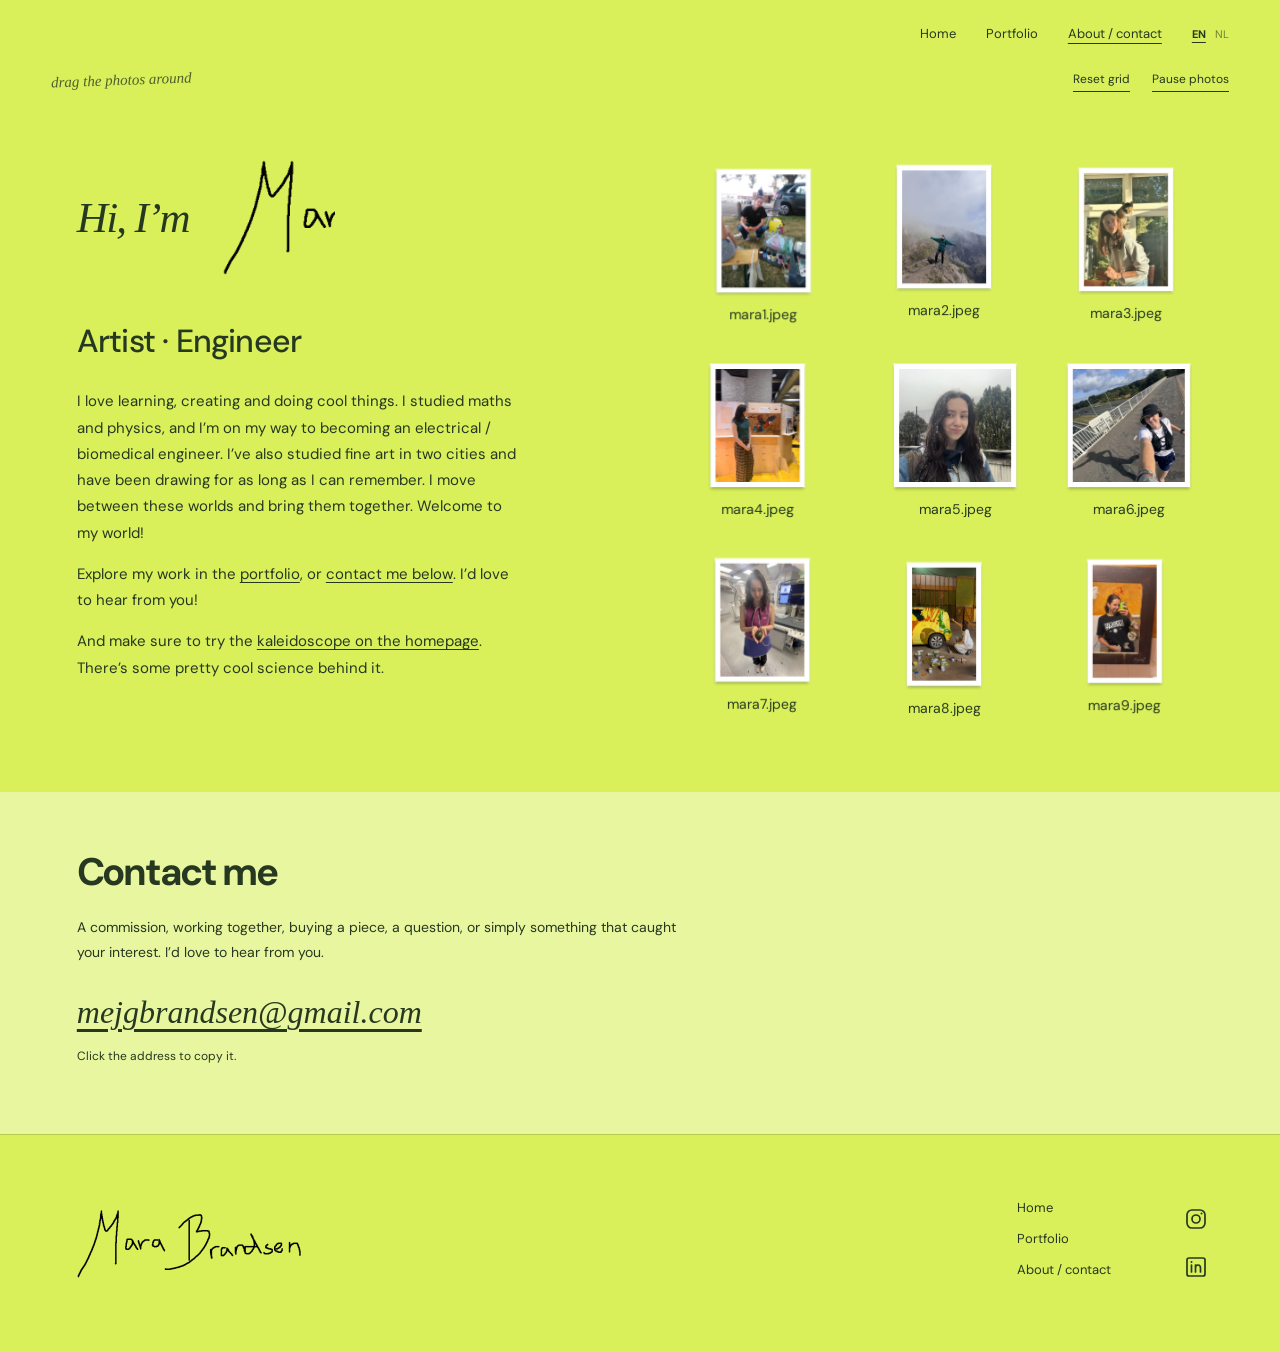
==== public/about.html @ a80a4a18 "Expand portfolio with new artwork collection" ====
<!doctype html><html lang="en"><head><meta charset="utf-8"><meta name="viewport" content="width=device-width,initial-scale=1"><meta name="description" content="Mara Brandsen, painting, illustration, science and engineering. Get in touch for commissions and collaborations."><title>About / contact — Mara Brandsen</title><link rel="icon" href="assets/favicon.svg"><link rel="stylesheet" href="styles/fonts.css"><link rel="stylesheet" href="styles/kaleido.css?v=9"><link rel="stylesheet" href="styles/about.css?v=8"><script src="scripts/about.js?v=7" defer></script><script src="scripts/language.js?v=2"></script></head><body class="about-page"><a class="about-skip" href="#main">Skip to content</a>
<header><nav aria-label="Main navigation"><a href="index.html">Home</a><a href="index.html#work">Portfolio</a><a href="about.html" aria-current="page">About / contact</a></nav></header><div class="wander-tools"><span class="wander-hint">drag the photos around</span><button id="reset-grid" type="button">Reset grid</button><button id="wander-toggle" type="button" aria-pressed="true">Pause photos</button></div>
<main id="main"><section class="about-intro"><div class="about-words"><h1>Hi, I’m<span class="written-first"><img src="assets/name-writing.png" alt="Mara" width="1000" height="428"></span></h1><p class="about-lead">Artist · Engineer</p><div class="about-copy"><p>I love learning, creating and doing cool things. I studied maths and physics, and I’m on my way to becoming an electrical / biomedical engineer. I’ve also studied fine art in two cities and have been drawing for as long as I can remember. I move between these worlds and bring them together. Welcome to my world!</p><p>Explore my work in the <a href="index.html#work">portfolio</a>, or <a href="#contact">contact me below</a>. I’d love to hear from you!</p><p>And make sure to try the <a href="index.html">kaleidoscope on the homepage</a>. There’s some pretty cool science behind it.</p></div></div><div class="about-art"><div class="sticker-grid-origin" aria-hidden="true"></div></div></section>
<section class="about-contact" id="contact" aria-labelledby="contact-title"><div class="contact-words"><h2 id="contact-title">Contact me</h2><p>A commission, working together, buying a piece, a question, or simply something that caught your interest. I’d love to hear from you.</p><div class="about-email"><button id="copy-email" type="button" title="Click to copy email address">mejgbrandsen@gmail.com</button><p id="contact-feedback" role="status">Click the address to copy it.</p></div></div></section></main><footer class="new-footer"><a class="footer-name" href="index.html" aria-label="Mara Brandsen home"><img src="assets/name-writing.png" alt="Mara Brandsen" width="1000" height="428"></a><div class="footer-links"><nav aria-label="Footer navigation"><a href="index.html">Home</a><a href="index.html#work">Portfolio</a><a href="about.html">About / contact</a></nav><div class="socials" aria-label="Social links"><a href="https://www.instagram.com/marabrandsen_/" target="_blank" rel="noopener noreferrer" aria-label="Instagram" title="Instagram"><svg viewBox="0 0 24 24" aria-hidden="true"><rect x="3" y="3" width="18" height="18" rx="5"/><circle cx="12" cy="12" r="4"/><circle cx="17.5" cy="6.5" r="1" fill="currentColor" stroke="none"/></svg></a><a href="https://www.linkedin.com/in/mara-brandsen-b2537720b/" target="_blank" rel="noopener noreferrer" aria-label="LinkedIn" title="LinkedIn"><svg viewBox="0 0 24 24" aria-hidden="true"><rect x="3" y="3" width="18" height="18" rx="2"/><path d="M7.5 10v7M11.5 17v-7m0 3c0-4 5-4 5 0v4"/><circle cx="7.5" cy="7" r="1" fill="currentColor" stroke="none"/></svg></a></div></div></footer><div class="wander-layer" aria-label="Movable photos of Mara"><button class="wander-sticker photo-file" type="button" aria-label="Move mara1.jpeg with arrow keys or drag"><span class="photo-frame"><img src="assets/mara1.webp" alt="" draggable="false"></span><span class="photo-filename">mara1.jpeg</span></button><button class="wander-sticker photo-file" type="button" aria-label="Move mara2.jpeg with arrow keys or drag"><span class="photo-frame"><img src="assets/mara2.webp" alt="" draggable="false"></span><span class="photo-filename">mara2.jpeg</span></button><button class="wander-sticker photo-file" type="button" aria-label="Move mara3.jpeg with arrow keys or drag"><span class="photo-frame"><img src="assets/mara3.webp" alt="" draggable="false"></span><span class="photo-filename">mara3.jpeg</span></button><button class="wander-sticker photo-file" type="button" aria-label="Move mara4.jpeg with arrow keys or drag"><span class="photo-frame"><img src="assets/mara4.webp" alt="" draggable="false"></span><span class="photo-filename">mara4.jpeg</span></button><button class="wander-sticker photo-file" type="button" aria-label="Move mara5.jpeg with arrow keys or drag"><span class="photo-frame"><img src="assets/mara5.webp" alt="" draggable="false"></span><span class="photo-filename">mara5.jpeg</span></button><button class="wander-sticker photo-file" type="button" aria-label="Move mara6.jpeg with arrow keys or drag"><span class="photo-frame"><img src="assets/mara6.webp" alt="" draggable="false"></span><span class="photo-filename">mara6.jpeg</span></button><button class="wander-sticker photo-file" type="button" aria-label="Move mara7.jpeg with arrow keys or drag"><span class="photo-frame"><img src="assets/mara7.webp" alt="" draggable="false"></span><span class="photo-filename">mara7.jpeg</span></button><button class="wander-sticker photo-file" type="button" aria-label="Move mara8.jpeg with arrow keys or drag"><span class="photo-frame"><img src="assets/mara8.webp" alt="" draggable="false"></span><span class="photo-filename">mara8.jpeg</span></button><button class="wander-sticker photo-file" type="button" aria-label="Move mara9.jpeg with arrow keys or drag"><span class="photo-frame"><img src="assets/mara9.webp" alt="" draggable="false"></span><span class="photo-filename">mara9.jpeg</span></button></div></body></html>
---- public/styles/fonts.css ----
@font-face {
  font-family: 'Barlow Condensed';
  font-style: normal;
  font-weight: 700;
  font-display: swap;
  src: url(../assets/font-0.ttf) format('truetype');
}
@font-face {
  font-family: 'Barlow Condensed';
  font-style: normal;
  font-weight: 800;
  font-display: swap;
  src: url(../assets/font-1.ttf) format('truetype');
}
@font-face {
  font-family: 'Barlow Condensed';
  font-style: normal;
  font-weight: 900;
  font-display: swap;
  src: url(../assets/font-2.ttf) format('truetype');
}
@font-face {
  font-family: 'Caveat';
  font-style: normal;
  font-weight: 600;
  font-display: swap;
  src: url(../assets/font-3.ttf) format('truetype');
}
@font-face {
  font-family: 'DM Sans';
  font-style: normal;
  font-weight: 400;
  font-display: swap;
  src: url(../assets/font-4.ttf) format('truetype');
}
@font-face {
  font-family: 'DM Sans';
  font-style: normal;
  font-weight: 500;
  font-display: swap;
  src: url(../assets/font-5.ttf) format('truetype');
}
@font-face {
  font-family: 'DM Sans';
  font-style: normal;
  font-weight: 600;
  font-display: swap;
  src: url(../assets/font-6.ttf) format('truetype');
}
@font-face {
  font-family: 'DM Sans';
  font-style: normal;
  font-weight: 700;
  font-display: swap;
  src: url(../assets/font-7.ttf) format('truetype');
}
---- public/styles/kaleido.css ----
*{box-sizing:border-box}html{scroll-behavior:smooth}body{--paper:#eb627c;--ink:#34214b;--accent:#ebe842;margin:0;background:var(--paper);color:var(--ink);font:14px 'DM Sans',sans-serif;transition:background .8s,color .8s}a{color:inherit}button,input{font:inherit}button{cursor:pointer;color:inherit}header{position:absolute;top:0;width:100%;z-index:3;display:flex;justify-content:space-between;padding:25px 4%;align-items:center}.initial{font:800 25px 'Barlow Condensed',sans-serif;text-decoration:none}nav{display:flex;gap:30px}nav a{text-decoration:none;font-size:13px}nav a:hover{text-decoration:underline}.hero{position:relative;min-height:700px;height:100svh;overflow:hidden}.identity{position:absolute;left:5%;top:40%;z-index:2;width:40%}.identity p{font-size:9px;letter-spacing:.14em;margin:0 0 25px}h1{font:800 clamp(70px,10vw,170px)/.76 'Barlow Condensed',sans-serif;letter-spacing:-.045em;margin:0}h1 em{display:block;font:italic .7em/1 Georgia,serif;letter-spacing:-.075em;margin-top:12px}.work-link{display:inline-block;margin-top:35px;font:italic 20px Georgia,serif;text-decoration:none;border-bottom:1px solid;padding-bottom:6px}.scope{position:absolute;width:65%;right:-2%;top:8%;height:86%;}#scope{width:100%;height:100%;display:block}.scope>a{position:absolute;bottom:3%;left:42%;font-size:11px;text-underline-offset:4px}.instrument{position:absolute;right:4%;bottom:6%;width:140px;z-index:3;text-align:center}.chrome{width:83px;height:83px;border:3px solid #333;border-radius:50%;background:conic-gradient(#ededed,#777,#eee,#777,#fff,#777,#eee);box-shadow:inset 0 0 0 5px #bdbdbd,inset 0 0 0 7px #444,3px 5px 0 #34214b;position:relative;color:#242424}.chrome:active{transform:translateY(3px);box-shadow:inset 0 0 0 5px #bdbdbd,inset 0 0 0 7px #444,1px 2px 0 #34214b}.chrome span{font-size:30px}.change-label{display:block;font:italic 14px Georgia,serif;margin:10px 0 15px}.sliders{background:#e8e4d4;color:#272333;padding:10px 12px;border:1px solid #272333;box-shadow:3px 3px 0 #34214b}.sliders label{display:block;text-align:left;font-size:10px;margin-bottom:7px}.sliders input{display:block;width:100%;accent-color:#734280;height:16px}#motion{border:0;background:transparent;margin-top:10px;font-size:10px;text-decoration:underline;text-underline-offset:3px}.portfolio{background:#f7f3e9;color:#292332;padding:40px 4% 70px;scroll-margin-top:0}.gallery-toolbar{display:flex;gap:30px;align-items:center;justify-content:space-between;margin-bottom:35px}h2{font:italic 40px Georgia,serif;letter-spacing:-.05em;margin:0}h2 span{margin-left:15px}.sorts{display:flex;gap:20px;flex-wrap:wrap}.sorts button{border:0;background:none;padding:8px 0;font-size:13px;border-bottom:1px solid transparent}.sorts [aria-pressed=true]{border-color:currentColor}.size{font-size:10px;display:flex;align-items:center;gap:10px}.size input{width:90px;accent-color:#734280}.gallery{display:grid;grid-template-columns:repeat(var(--cols,3),minmax(0,1fr));gap:28px 22px}.art-card{margin:0;min-width:0}.art-card button{padding:0;border:0;width:100%;height:clamp(150px,calc(75vw / var(--cols,3)),380px);background:none;display:block}.art-card img{display:block;width:100%;height:100%;object-fit:contain}.art-card figcaption{display:none}.art-card button:hover img{filter:brightness(.95)}footer{display:flex;justify-content:space-between;padding:30px 4%;gap:20px;font-size:12px}dialog{border:0;background:#f7f3eb;color:#272333;padding:40px;width:min(1000px,94vw);max-height:94svh}dialog::backdrop{background:#201339d9}.viewer-layout{display:grid;grid-template-columns:1fr 190px;align-items:center;gap:25px}#viewer-image{width:100%;height:auto;max-height:78svh;object-fit:contain}.viewer-close{position:absolute;right:10px;top:8px;border:0;background:none;font-size:30px}.viewer-details h2{font:italic 28px Georgia,serif}.viewer-nav{display:flex;gap:10px;margin-top:20px}.viewer-nav button{padding:10px 20px;background:transparent;border:1px solid}.eyebrow{font-size:10px}.modal-open{overflow:hidden}.sr-only{position:absolute;width:1px;height:1px;overflow:hidden;clip-path:inset(50%)}:focus-visible{outline:3px solid #734280;outline-offset:5px}
@media(max-width:700px){header{padding:20px 5%}nav{gap:20px}.hero{min-height:780px;height:100svh}.identity{top:15%;left:6%;width:80%}.identity p{font-size:8px;margin-bottom:17px}h1{font-size:90px}.work-link{margin-top:18px;font-size:17px}.scope{width:110%;right:-15%;top:36%;height:60%}.scope>a{bottom:1%;left:29%}.instrument{right:auto;left:6%;bottom:7%;width:110px}.chrome{width:62px;height:62px}.sliders{padding:8px}.change-label{font-size:12px;margin:8px 0}.gallery-toolbar{flex-wrap:wrap;gap:18px}h2{font-size:32px}.sorts{order:3;width:100%;gap:20px}.gallery{gap:22px 12px;grid-template-columns:repeat(var(--mobile-cols,2),minmax(0,1fr))}.art-card button{height:calc(90vw / var(--mobile-cols,2) * 1.2)}.size input{width:70px}.viewer-layout{grid-template-columns:1fr}#viewer-image{max-height:58svh}.viewer-details h2{font-size:24px}footer{flex-wrap:wrap}.portfolio{padding-top:30px}}
@media(prefers-reduced-motion:reduce){html{scroll-behavior:auto}body{transition:none}}

/* Second visual study: bold cut lettering, soft controls, denser artwork. */
.initial svg{width:40px;height:40px;display:block}.identity{left:5%;top:36%;width:40%}h1{font-family:'DM Sans',Arial,sans-serif;font-weight:700;line-height:.9;letter-spacing:-.08em;font-size:clamp(80px,11vw,175px)}.mara{display:inline-block;background:#ffb8d5;color:#f33a17;padding:0 .12em .07em;transform:rotate(-7deg);-webkit-text-stroke:2px #f33a17;box-shadow:7px 7px 0 #ffb8d5}h1 em{font-family:Palatino,'Palatino Linotype','Book Antiqua',serif;font-weight:700;font-size:.49em;letter-spacing:-.08em;transform:rotate(-5deg);margin-top:5px;position:relative;left:.08em}.work-link{font-family:Palatino,'Palatino Linotype','Book Antiqua',serif;font-weight:700;font-size:26px;margin-top:34px}.hello-links{display:flex;flex-direction:column;align-items:flex-start;gap:10px;margin-top:22px}.hello-links a{font-size:13px;text-decoration:none}.hello-links a:hover{text-decoration:underline}.scope{right:-1%;width:63%}.instrument{width:180px;right:3%;bottom:6%}.chrome{width:64px;height:64px;background:#ffc5d9;border:1px solid currentColor;border-radius:20px;box-shadow:3px 4px 0 var(--ink);color:var(--ink);transform:rotate(8deg)}.chrome:hover{transform:rotate(-5deg)}.chrome:active{transform:translateY(2px);box-shadow:1px 2px 0 var(--ink)}.change-label{font:700 14px 'DM Sans',sans-serif;letter-spacing:-.02em}.sliders{background:transparent;border:0;box-shadow:none;padding:8px 5px}.sliders label{font-size:10px;margin-bottom:16px}.sliders input{-webkit-appearance:none;appearance:none;height:11px;border-radius:20px;margin:9px 0 0;background:linear-gradient(90deg,#fa95c3,#9056bc);box-shadow:inset 0 2px 4px #38204f30}.sliders label:nth-child(2) input{background:linear-gradient(90deg,#f3da6d,#43bdba)}.sliders label:nth-child(3) input{background:linear-gradient(90deg,#ffad7e,#f34080)}.sliders input::-webkit-slider-thumb{-webkit-appearance:none;width:20px;height:20px;border-radius:50%;background:#fff9ef;border:0;box-shadow:0 2px 5px #39274740,0 0 0 4px #ffffff22}.sliders input::-moz-range-thumb{width:20px;height:20px;border-radius:50%;background:#fff9ef;border:0;box-shadow:0 2px 5px #39274740,0 0 0 4px #ffffff22}#original{z-index:4;bottom:3%;left:38%;padding:12px;white-space:nowrap}#original-preview{position:absolute;width:135px;height:160px;object-fit:contain;background:#fff5e9;padding:5px;bottom:100%;left:50%;transform:translateX(-50%) rotate(-4deg);box-shadow:3px 8px 20px #39274740;opacity:0;visibility:hidden;transition:opacity .15s}#original:hover img,#original:focus-visible img{opacity:1;visibility:visible}.portfolio{padding:25px 2% 45px}.gallery-toolbar{margin-bottom:22px;gap:20px}.gallery{gap:10px;--cols:4}.art-card button{height:auto;aspect-ratio:4/5}.art-card img{height:100%;width:100%;object-fit:cover}.art-card.located{outline:4px solid #ab3976;outline-offset:3px}h2,.viewer-details h2{font-family:Palatino,'Palatino Linotype','Book Antiqua',serif}.gallery-toolbar h2{font-size:35px}
@media(max-width:700px){.identity{top:14%;left:6%;width:85%}h1{font-size:86px}.work-link{font-size:21px;margin-top:20px}.hello-links{flex-direction:row;gap:17px;margin-top:15px}.hello-links a{font-size:11px}.scope{width:103%;right:-18%;top:42%;height:53%}.instrument{left:5%;right:auto;bottom:5%;width:116px}.chrome{width:50px;height:50px;border-radius:16px}.sliders label{margin-bottom:12px}.change-label{font-size:12px}.portfolio{padding:24px 3% 35px}.gallery{gap:8px}.art-card button{height:auto;aspect-ratio:4/5}#original{left:27%;bottom:0;font-size:10px}#original-preview{width:105px;height:130px}.hero{min-height:860px}.initial svg{width:30px;height:30px}}

/* Artwork palette follows the entire page. */
body{--art-0:#764480;--art-1:#b177b4;--art-2:#e6b7d0}.portfolio{background:color-mix(in srgb,var(--paper) 24%,#fff9ed);color:var(--ink);transition:background .8s,color .8s}footer{background:var(--paper);color:var(--ink)}.mara{background:color-mix(in srgb,var(--paper) 40%,white);color:var(--ink);-webkit-text-stroke-color:var(--ink);box-shadow:7px 7px 0 color-mix(in srgb,var(--paper) 40%,white)}.chrome{background:color-mix(in srgb,var(--paper) 40%,white)}.sliders label input,.sliders label:nth-child(2) input,.sliders label:nth-child(3) input{background:linear-gradient(90deg,var(--art-0),var(--art-1));height:7px}.sliders label:nth-child(2) input{background:linear-gradient(90deg,var(--art-1),var(--art-2))}.sliders label:nth-child(3) input{background:linear-gradient(90deg,var(--art-2),var(--art-0))}.sliders input::-webkit-slider-thumb{width:15px;height:15px;box-shadow:0 2px 4px #39274740,0 0 0 3px #ffffff22}.sliders input::-moz-range-thumb{width:15px;height:15px;box-shadow:0 2px 4px #39274740,0 0 0 3px #ffffff22}.instrument{width:142px}.sliders label{margin-bottom:12px}.identity-actions{display:flex;flex-wrap:wrap;gap:12px;margin-top:35px}.identity-actions a{font:500 14px 'DM Sans',sans-serif;text-decoration:none;border:1px solid currentColor;border-radius:24px;padding:12px 20px;background:color-mix(in srgb,var(--paper) 75%,white);text-align:center;min-width:135px}.identity-actions a:hover{background:color-mix(in srgb,var(--paper) 45%,white)}#download{display:block;margin:12px auto 0;border:1px solid currentColor;border-radius:20px;background:color-mix(in srgb,var(--paper) 65%,white);padding:8px 12px;font-size:10px}.size input{accent-color:var(--art-0)}.art-card.located{outline-color:var(--art-0)}dialog{background:color-mix(in srgb,var(--paper) 20%,#fff9ed);color:var(--ink)}:focus-visible{outline-color:var(--ink)}.gallery{--cols:5}
@media(max-width:700px){.instrument{width:112px}.identity-actions{margin-top:24px;gap:10px}.identity-actions a{min-width:0;padding:10px 15px;font-size:12px}}
@media(prefers-reduced-motion:reduce){.portfolio{transition:none}}

.name-animation{position:relative;display:block;width:100%;padding:0;border:0;background:transparent;cursor:pointer}.name-animation img{display:block;width:100%;height:auto}.name-animation canvas{position:absolute;inset:0;width:100%;height:100%;opacity:0}.name-animation.drawing canvas{opacity:1}.name-animation.drawing img{visibility:hidden}#scope{cursor:pointer}.change-text{border:0;border-bottom:1px solid currentColor;background:transparent;font:500 13px 'DM Sans',sans-serif;padding:6px 0;margin-bottom:12px}.change-text:hover{opacity:.7}.gallery-toolbar h2{font:700 35px/1 'DM Sans',Arial,sans-serif;letter-spacing:-.045em}.identity-actions{margin-top:25px}
@media(max-width:700px){.name-animation{max-width:390px}.gallery-toolbar h2{font-size:30px}}

.instrument #original{position:relative;display:block;left:auto;bottom:auto;padding:8px 0;margin:0 0 4px;font-size:11px}.instrument #original-preview{left:auto;right:100%;bottom:0;transform:rotate(-4deg);margin-right:15px}.instrument .change-text{display:block;margin:0 auto 14px}.name-animation{width:91%;transform:translateY(20px)}.gallery img,.gallery .art-card button{border-radius:7px}.new-footer{display:flex;align-items:center;justify-content:space-between;gap:40px;padding:55px 5%}.footer-name{width:250px;max-width:40%}.footer-name img{width:100%;height:auto;display:block}.footer-links{display:flex;gap:65px}.new-footer nav,.new-footer .socials{display:flex;flex-direction:column;gap:14px;align-items:flex-start}.new-footer a{text-decoration:none;font-size:13px}.new-footer a:hover{text-decoration:underline}.socials span{opacity:.55;font-size:13px}
#art-viewer{background:transparent;padding:45px 60px;width:min(1300px,98vw);max-height:98svh;overflow:visible;box-shadow:none;color:#fff}#art-viewer::backdrop{background:#171319ec}.viewer-layout{display:block}.viewer-details{display:contents}.viewer-details h2,.viewer-details p,.viewer-details>a{display:none}#viewer-image{display:block;width:100%;height:auto;max-height:85svh;object-fit:contain;border-radius:7px}.viewer-close{position:absolute;right:5px;top:0;width:44px;height:44px;color:#fff;background:transparent;font:300 35px Arial,sans-serif}.viewer-nav{display:contents}.viewer-nav button{position:absolute;top:50%;transform:translateY(-50%);border:0;background:transparent;color:#fff;width:48px;height:64px;padding:10px;display:grid;place-items:center}.viewer-nav button:first-child{left:0}.viewer-nav button:last-child{right:0}.viewer-nav svg{width:28px;height:28px;fill:none;stroke:currentColor;stroke-width:1.5;stroke-linecap:round;stroke-linejoin:round}.viewer-nav button:hover,.viewer-close:hover{opacity:.65}
@media(max-width:700px){.name-animation{transform:translateY(12px)}.instrument #original-preview{right:auto;left:100%;margin-right:0;margin-left:12px}.new-footer{padding:35px 5%;gap:25px;align-items:start}.footer-name{width:150px;max-width:35%}.footer-links{gap:25px}.new-footer a,.socials span{font-size:11px}.new-footer nav,.new-footer .socials{gap:13px}#art-viewer{padding:40px 30px;width:100vw}.viewer-nav button{width:32px;padding:3px}.viewer-nav svg{width:24px}.viewer-close{right:3px}}

header{justify-content:flex-end}.socials a{display:grid;place-items:center;width:40px;height:40px}.socials svg{width:24px;height:24px;fill:none;stroke:currentColor;stroke-width:1.7;stroke-linecap:round;stroke-linejoin:round}.new-footer .socials{gap:8px}.socials a:hover{opacity:.65}.instrument{width:160px}.instrument #original,.instrument .change-text{font:500 13px/1.3 'DM Sans',Arial,sans-serif;text-decoration:none;border:0;border-bottom:1px solid currentColor;padding:7px 0;margin:0 auto 10px;width:max-content;display:block}.instrument #original:hover,.instrument .change-text:hover{opacity:.75}.sliders label{font-size:13px;font-weight:500;margin-bottom:15px}.instrument #motion{font:500 13px/1.4 'DM Sans',Arial,sans-serif;margin-top:8px}.instrument #download{font:500 13px/1.4 'DM Sans',Arial,sans-serif;padding:8px 12px}.click-hint{position:absolute;top:12%;left:21%;font:italic 17px Palatino,'Book Antiqua',serif;transform:rotate(-12deg);pointer-events:none;background:color-mix(in srgb,var(--paper) 70%,white);padding:6px 12px;border-radius:50%}.gallery-toolbar{justify-content:space-between}
@media(max-width:700px){.instrument{width:130px}.instrument #original,.instrument .change-text,.sliders label,.instrument #motion,.instrument #download{font-size:12px}.click-hint{top:10%;left:26%;font-size:15px}.new-footer .socials{gap:4px}.socials a{width:35px;height:35px}.socials svg{width:22px;height:22px}}

.instrument .click-hint{display:block;position:static;transform:none;background:none;border-radius:0;padding:0;margin:0 0 10px;font:italic 15px Palatino,'Book Antiqua',serif}.scope #scope:focus-visible{outline:2px dashed var(--ink);outline-offset:-10px}

/* Homepage composition follows Mara's layout sketch. */
body:not(.about-page) .hero{min-height:720px;height:100svh}body:not(.about-page) .identity{left:3%;top:auto;bottom:20%;width:39%}.identity .name-animation{width:100%;transform:translateY(48px)}.identity .identity-actions{position:relative;z-index:2;margin-top:-5px;margin-left:4%}.scope{width:57%;height:83%;right:2%;top:7%}.scope .click-hint{position:absolute;top:11%;right:2%;left:auto;padding:5px;font:italic 18px Palatino,'Book Antiqua',serif;background:none;transform:rotate(-8deg)}.instrument{position:absolute;left:46%;right:3%;bottom:2%;width:auto;display:grid;grid-template-columns:max-content max-content 1fr;align-items:end;gap:10px 24px;text-align:left}.instrument #original,.instrument .change-text{margin:0 0 15px;padding:7px 0;font-size:13px}.instrument .sliders{display:grid;grid-template-columns:repeat(3,minmax(0,1fr));gap:25px;padding:0}.instrument .sliders label{margin:0 0 15px;font-size:12px}.instrument #download{position:absolute;right:0;bottom:100px;white-space:nowrap;margin:0}.instrument #motion{grid-column:3;font-size:11px;margin:0;justify-self:end}.instrument #scope-status{position:absolute}
@media(max-width:1050px) and (min-width:701px){.instrument{gap:10px 16px;left:42%}.instrument .sliders{gap:14px}.instrument #original,.instrument .change-text{font-size:11px}.instrument .sliders label{font-size:11px}.identity .identity-actions a{padding:10px 13px;min-width:0}}
@media(max-width:700px){body:not(.about-page) .hero{min-height:880px;height:100svh}body:not(.about-page) .identity{left:6%;top:12%;bottom:auto;width:82%}.identity .name-animation{transform:translateY(20px)}.identity .identity-actions{margin-top:0;margin-left:0}.scope{right:0;top:36%;width:100%;height:48%}.scope .click-hint{right:5%;top:6%;font-size:15px}.instrument{left:6%;right:6%;bottom:3%;display:grid;grid-template-columns:1fr 1fr;gap:13px 22px}.instrument #original,.instrument .change-text{margin:0;font-size:12px;justify-self:start}.instrument .sliders{grid-column:1/-1;grid-row:2;gap:22px}.instrument .sliders label{margin:0;font-size:12px}.instrument #download{position:static;grid-column:1;grid-row:3;font-size:11px;justify-self:start}.instrument #motion{grid-column:2;grid-row:3;align-self:center;font-size:11px}}
/* Bilingual navigation and the optional science read. */
.language-switch{display:inline-flex;gap:9px;align-items:center;font-size:11px}
.language-switch a{font-size:11px;opacity:.6}
.language-switch [aria-current=true]{opacity:1;text-decoration:underline;text-underline-offset:4px;font-weight:700}
.instrument .science-link{grid-column:1/3;grid-row:2;font-size:11px;line-height:1.4;text-underline-offset:3px;align-self:center;width:max-content;max-width:100%}
.instrument #motion{grid-row:2}
.about-copy a{text-underline-offset:3px;text-decoration-thickness:1px}
@media(max-width:700px){header nav{gap:16px;align-items:center}.about-page header nav{gap:13px}.language-switch{gap:7px}.instrument .science-link{grid-column:1/-1;grid-row:4;justify-self:center;font-size:11px}.instrument #motion{grid-row:3}body:not(.about-page) .hero{min-height:930px}.about-copy p{font-size:14px}}
---- public/styles/about.css ----
.about-page{--paper:#e9da52;--ink:#283e56}.about-page header{position:relative;justify-content:flex-end}.about-page [aria-current=page]{text-decoration:underline;text-underline-offset:5px}.about-skip{position:absolute;left:15px;top:-100px;z-index:10;background:var(--paper);padding:10px}.about-skip:focus{top:10px}.about-intro{padding:75px 6% 90px;max-width:1500px;margin:auto;display:grid;grid-template-columns:1fr 1.1fr;gap:9%;align-items:center}.about-words h1{font:700 clamp(70px,8vw,125px)/.86 'DM Sans',Arial,sans-serif;letter-spacing:-.08em;margin:0 0 28px}.about-words h1 span{display:inline-block;transform:rotate(-5deg);background:color-mix(in srgb,var(--paper) 45%,white);padding:0 .12em .08em;margin-top:.1em}.about-lead{font:italic clamp(26px,3vw,42px)/1.1 Palatino,'Book Antiqua',serif;margin:0 0 28px}.about-copy{max-width:440px}.about-copy p{font-size:15px;line-height:1.75;margin:0 0 15px}.about-contact-button{display:inline-block;border:1px solid;border-radius:25px;text-decoration:none;padding:12px 23px;margin-top:16px;font-size:14px}.about-contact-button:hover{background:color-mix(in srgb,var(--paper) 50%,white)}.about-art{position:relative;min-width:0;transform:rotate(4deg);margin-top:20px}.cat-painting{display:block;width:100%;height:auto;border-radius:8px;box-shadow:12px 13px 0 color-mix(in srgb,var(--ink) 15%,transparent)}.about-beetle{position:absolute;width:32%;right:-7%;top:-18%;transform:rotate(-24deg);filter:drop-shadow(2px 7px 2px #231b4025)}.about-art p{font-size:11px;margin-top:22px;line-height:1.7;text-align:center}.about-contact{background:color-mix(in srgb,var(--paper) 25%,#fff9ed);padding:65px 6%;display:grid;grid-template-columns:1fr 1fr;gap:35px;align-items:center}.about-contact h2{font:700 clamp(30px,3vw,45px) 'DM Sans',Arial,sans-serif;letter-spacing:-.06em;margin:0 0 18px}.about-contact p{font-size:14px;line-height:1.75}.about-email>a{font:italic clamp(21px,2.5vw,36px) Palatino,'Book Antiqua',serif;overflow-wrap:anywhere;text-decoration-thickness:1px;text-underline-offset:7px}.about-email button{display:block;border:0;background:none;text-decoration:underline;padding:20px 0 0;font-size:12px}.about-email #contact-feedback{font-size:12px;min-height:20px}.about-page .new-footer{border-top:1px solid color-mix(in srgb,var(--ink) 20%,transparent)}
@media(max-width:700px){.about-intro{grid-template-columns:1fr;padding:45px 7% 55px;gap:50px}.about-words h1{font-size:85px}.about-lead{font-size:32px}.about-art{width:85%;margin:20px auto 0}.about-contact{grid-template-columns:1fr;padding:40px 7%;gap:20px}.about-page header nav{gap:18px}.about-page header a{font-size:12px}}

.about-page{position:relative;--paper:#cab5e6;--ink:#343052}.about-page header,.about-page .new-footer,.about-contact{position:relative;z-index:6}.wander-tools{position:relative;z-index:6;display:flex;justify-content:flex-end;padding:0 4%}.wander-tools button{background:transparent;border:0;border-bottom:1px solid currentColor;padding:4px 0;font:12px 'DM Sans',sans-serif;color:var(--ink)}.wander-layer{position:absolute;inset:0;pointer-events:none;z-index:5;overflow:hidden}.wander-sticker{position:absolute;top:0;left:0;width:clamp(75px,10vw,145px);padding:0;background:transparent;border:0;pointer-events:auto;cursor:grab;touch-action:none;user-select:none;will-change:transform;filter:drop-shadow(3px 6px 3px #29205220)}.wander-sticker img{display:block;width:100%;height:auto;pointer-events:none}.wander-sticker.dragging{cursor:grabbing;z-index:10}.about-contact-button{position:relative;z-index:7}.about-intro{padding-top:55px}
@media(max-width:700px){.wander-sticker{width:80px}.about-intro{padding-top:35px}.wander-tools{padding:0 5%}}
@media(prefers-reduced-motion:reduce){.wander-sticker{will-change:auto}}

.about-words h1{font:italic 48px/1.1 Palatino,'Book Antiqua',serif;letter-spacing:-.045em;margin-bottom:15px}.about-words h1 .written-first{display:block;position:relative;overflow:hidden;width:190px;height:245px;background:none;padding:0;margin:4px 0 0;transform:none}.written-first img{display:block;width:575px!important;max-width:none;height:auto}.about-art{transform:none;align-self:start;margin-top:0}.sticker-grid-origin{width:100%;height:450px}.about-art .cat-painting{width:80%;margin:30px auto 0;transform:rotate(3deg)}.wander-sticker{width:clamp(65px,8vw,115px);height:clamp(65px,8vw,115px);display:grid;place-items:center}.wander-sticker img{width:100%;height:100%;object-fit:contain}.about-intro{align-items:start}.about-contact p{max-width:470px}
@media(max-width:700px){.about-words h1{font-size:40px}.about-words h1 .written-first{width:160px;height:206px}.written-first img{width:484px!important}.sticker-grid-origin{height:370px}.wander-sticker{width:80px;height:80px}.about-art{width:100%}}

.about-page{--paper:#bfcea0;--ink:#2d402f}.wander-tools{gap:22px}.about-intro{grid-template-columns:1fr 1fr;gap:8%;padding-top:35px}.about-words h1{display:flex;flex-wrap:nowrap;align-items:center;gap:12px;font:italic 43px/1 Palatino,'Book Antiqua',serif;letter-spacing:-.04em;white-space:nowrap;margin-bottom:15px}.about-words h1 .written-first{flex:none;display:inline-block;width:134px;height:180px;margin:0;background:none;padding:0;overflow:hidden;transform:none}.about-words .written-first img{width:420px!important;height:auto;max-width:none}.mara-photo{display:block;width:min(100%,355px);height:auto;max-height:440px;object-fit:cover;object-position:50% 72%;border-radius:9px;margin-top:30px}.sticker-grid-origin{height:480px;width:100%}.about-art{width:100%;margin-top:35px}.wander-layer{visibility:hidden}.wander-layer.grid-ready{visibility:visible}.about-contact{padding-top:45px;padding-bottom:45px}
@media(max-width:700px){.about-intro{grid-template-columns:1fr;padding-top:25px;gap:35px}.about-words h1{font-size:36px;gap:10px}.about-words h1 .written-first{width:115px;height:154px}.about-words .written-first img{width:360px!important}.mara-photo{width:min(100%,340px);max-height:410px}.about-art{margin-top:0}.sticker-grid-origin{height:390px}}

/* Nine unique artworks start together, then wander above contact. */
.about-lead{white-space:nowrap;font:500 clamp(22px,2.5vw,32px)/1.2 'DM Sans',Arial,sans-serif;letter-spacing:-.025em}
.about-contact{grid-template-columns:1.15fr 1fr;gap:8%;align-items:center}
.about-contact .mara-photo{margin:0;justify-self:center;width:min(100%,340px);height:400px;object-fit:cover;object-position:50% 75%}
.about-email #copy-email{font:italic clamp(20px,2.5vw,32px)/1.3 Palatino,'Book Antiqua',serif;overflow-wrap:anywhere;text-align:left;text-decoration:underline;text-underline-offset:6px;padding:14px 0 0;max-width:100%}
.about-email #copy-email:hover{opacity:.7}
.sticker-grid-origin{height:450px}
@media(max-width:700px){.about-contact{grid-template-columns:1fr;gap:30px}.about-contact .mara-photo{justify-self:start;width:100%;max-width:340px;height:390px}.sticker-grid-origin{height:360px}.about-lead{font-size:23px}}

/* Personal desktop: framed photos and neutral filenames. */
.about-page{--paper:#d9f05b;--ink:#263820}
.about-contact{background:color-mix(in srgb,var(--paper) 58%,white);grid-template-columns:1fr;padding-top:55px;padding-bottom:55px}
.contact-words{max-width:740px}
.about-contact p{max-width:600px}
.about-intro{padding-bottom:70px}
.sticker-grid-origin{height:560px}
.photo-file{filter:none;display:grid;grid-template-rows:minmax(0,1fr) auto;gap:12px;align-items:end;justify-items:center;outline-offset:5px}
.photo-frame{display:flex;align-items:flex-end;justify-content:center;width:100%;height:100%;min-height:0;pointer-events:none}
.photo-file .photo-frame img{width:auto;height:auto;max-width:100%;max-height:100%;object-fit:contain;background:#fff;border:5px solid #fff;box-shadow:0 2px 3px #20301955,0 0 0 1px #ffffff66}
.photo-filename{font:400 14px/1.25 'DM Sans',Arial,sans-serif;white-space:nowrap;padding:2px 5px;border-radius:3px;pointer-events:none}
.photo-file:hover .photo-filename,.photo-file:focus-visible .photo-filename,.photo-file.dragging .photo-filename{background:#263820;color:#f2facd}
.photo-file.dragging{filter:drop-shadow(0 6px 5px #26382033)}
@media(max-width:700px){.sticker-grid-origin{height:470px}.photo-file{gap:9px}.photo-filename{font-size:12px}.photo-file .photo-frame img{border-width:4px}.about-contact{padding-top:40px;padding-bottom:40px}}

.about-copy a{position:relative;z-index:7}

.about-copy a{display:inline-block}

.wander-hint{margin-right:auto;align-self:center;font:italic 15px/1.2 Palatino,'Book Antiqua',serif;transform:rotate(-2deg);opacity:.78}
@media(max-width:700px){.wander-tools{flex-wrap:wrap}.wander-hint{width:100%;text-align:right;margin-bottom:2px;font-size:14px}}
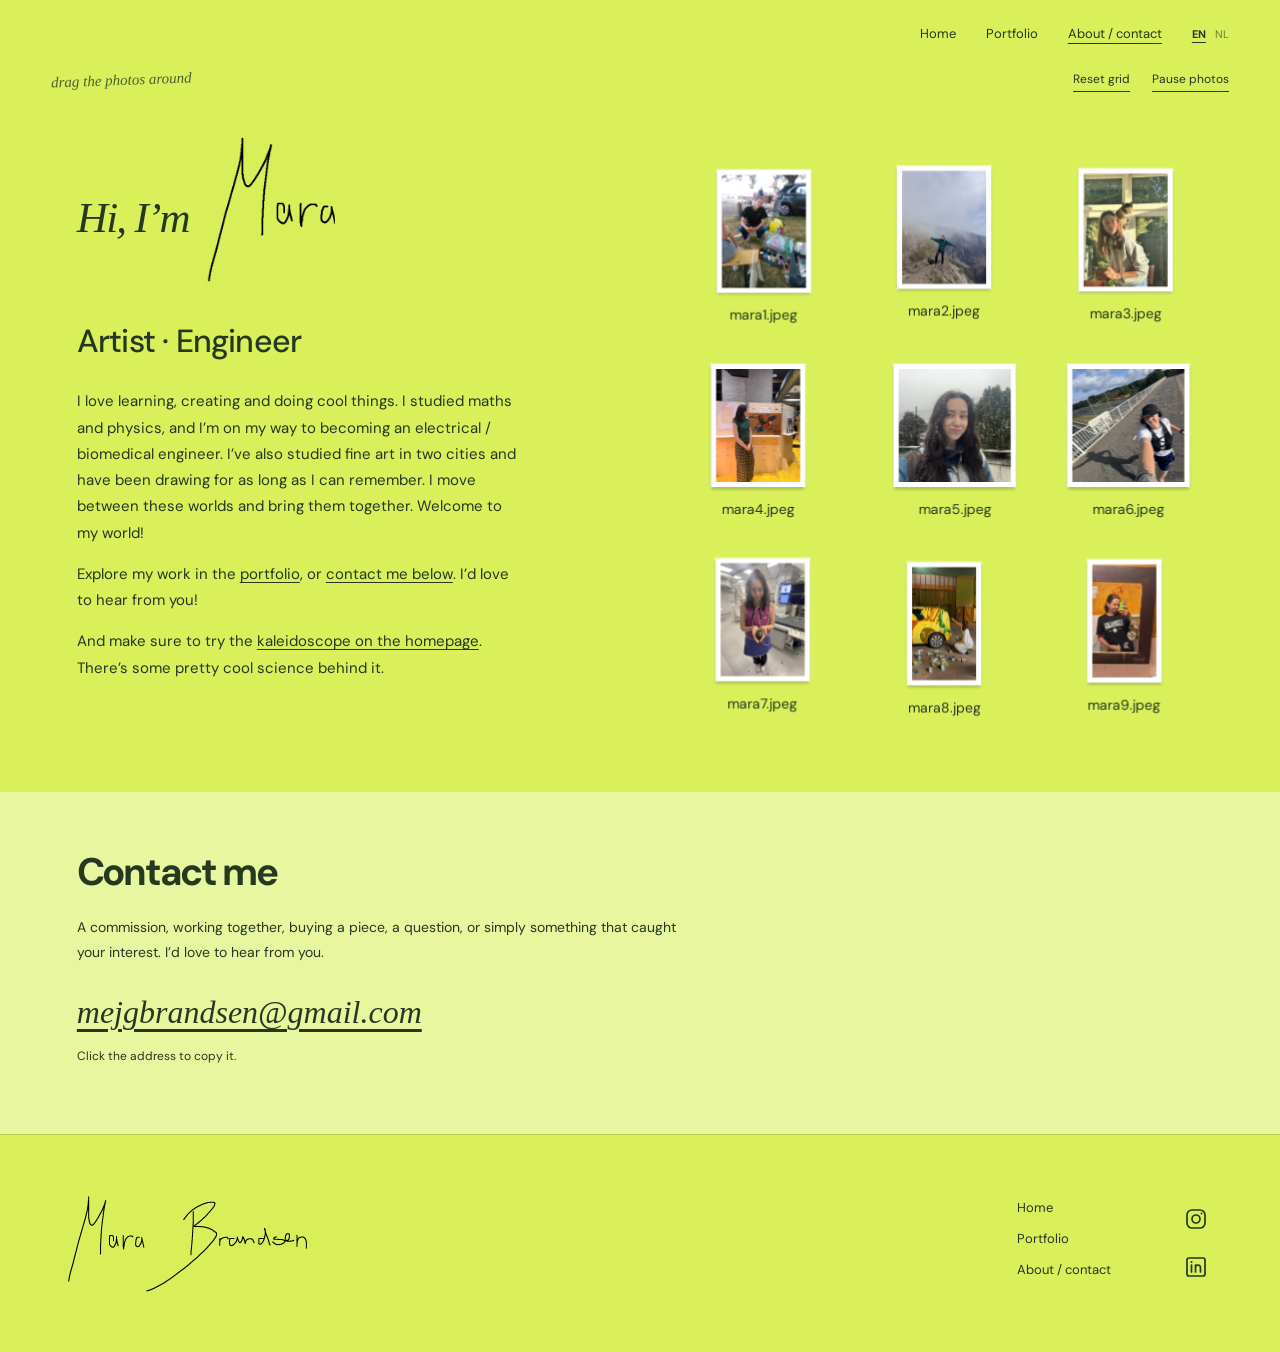
==== commit 36ef73c2: "Refine portfolio previews and kaleidoscope" ====
--- a/public/about.html
+++ b/public/about.html
@@ -1,4 +1,4 @@
-<!doctype html><html lang="en"><head><meta charset="utf-8"><meta name="viewport" content="width=device-width,initial-scale=1"><meta name="description" content="Mara Brandsen, painting, illustration, science and engineering. Get in touch for commissions and collaborations."><title>About / contact — Mara Brandsen</title><link rel="icon" href="assets/favicon.svg"><link rel="stylesheet" href="styles/fonts.css"><link rel="stylesheet" href="styles/kaleido.css?v=9"><link rel="stylesheet" href="styles/about.css?v=8"><script src="scripts/about.js?v=7" defer></script><script src="scripts/language.js?v=2"></script></head><body class="about-page"><a class="about-skip" href="#main">Skip to content</a>
+<!doctype html><html lang="en"><head><meta charset="utf-8"><meta name="viewport" content="width=device-width,initial-scale=1"><meta name="description" content="Mara Brandsen, painting, illustration, science and engineering. Get in touch for commissions and collaborations."><title>About / contact — Mara Brandsen</title><link rel="icon" href="assets/favicon.svg"><link rel="stylesheet" href="styles/fonts.css"><link rel="stylesheet" href="styles/kaleido.css?v=10"><link rel="stylesheet" href="styles/about.css?v=8"><script src="scripts/about.js?v=7" defer></script><script src="scripts/language.js?v=2"></script></head><body class="about-page"><a class="about-skip" href="#main">Skip to content</a>
 <header><nav aria-label="Main navigation"><a href="index.html">Home</a><a href="index.html#work">Portfolio</a><a href="about.html" aria-current="page">About / contact</a></nav></header><div class="wander-tools"><span class="wander-hint">drag the photos around</span><button id="reset-grid" type="button">Reset grid</button><button id="wander-toggle" type="button" aria-pressed="true">Pause photos</button></div>
-<main id="main"><section class="about-intro"><div class="about-words"><h1>Hi, I’m<span class="written-first"><img src="assets/name-writing.png" alt="Mara" width="1000" height="428"></span></h1><p class="about-lead">Artist · Engineer</p><div class="about-copy"><p>I love learning, creating and doing cool things. I studied maths and physics, and I’m on my way to becoming an electrical / biomedical engineer. I’ve also studied fine art in two cities and have been drawing for as long as I can remember. I move between these worlds and bring them together. Welcome to my world!</p><p>Explore my work in the <a href="index.html#work">portfolio</a>, or <a href="#contact">contact me below</a>. I’d love to hear from you!</p><p>And make sure to try the <a href="index.html">kaleidoscope on the homepage</a>. There’s some pretty cool science behind it.</p></div></div><div class="about-art"><div class="sticker-grid-origin" aria-hidden="true"></div></div></section>
-<section class="about-contact" id="contact" aria-labelledby="contact-title"><div class="contact-words"><h2 id="contact-title">Contact me</h2><p>A commission, working together, buying a piece, a question, or simply something that caught your interest. I’d love to hear from you.</p><div class="about-email"><button id="copy-email" type="button" title="Click to copy email address">mejgbrandsen@gmail.com</button><p id="contact-feedback" role="status">Click the address to copy it.</p></div></div></section></main><footer class="new-footer"><a class="footer-name" href="index.html" aria-label="Mara Brandsen home"><img src="assets/name-writing.png" alt="Mara Brandsen" width="1000" height="428"></a><div class="footer-links"><nav aria-label="Footer navigation"><a href="index.html">Home</a><a href="index.html#work">Portfolio</a><a href="about.html">About / contact</a></nav><div class="socials" aria-label="Social links"><a href="https://www.instagram.com/marabrandsen_/" target="_blank" rel="noopener noreferrer" aria-label="Instagram" title="Instagram"><svg viewBox="0 0 24 24" aria-hidden="true"><rect x="3" y="3" width="18" height="18" rx="5"/><circle cx="12" cy="12" r="4"/><circle cx="17.5" cy="6.5" r="1" fill="currentColor" stroke="none"/></svg></a><a href="https://www.linkedin.com/in/mara-brandsen-b2537720b/" target="_blank" rel="noopener noreferrer" aria-label="LinkedIn" title="LinkedIn"><svg viewBox="0 0 24 24" aria-hidden="true"><rect x="3" y="3" width="18" height="18" rx="2"/><path d="M7.5 10v7M11.5 17v-7m0 3c0-4 5-4 5 0v4"/><circle cx="7.5" cy="7" r="1" fill="currentColor" stroke="none"/></svg></a></div></div></footer><div class="wander-layer" aria-label="Movable photos of Mara"><button class="wander-sticker photo-file" type="button" aria-label="Move mara1.jpeg with arrow keys or drag"><span class="photo-frame"><img src="assets/mara1.webp" alt="" draggable="false"></span><span class="photo-filename">mara1.jpeg</span></button><button class="wander-sticker photo-file" type="button" aria-label="Move mara2.jpeg with arrow keys or drag"><span class="photo-frame"><img src="assets/mara2.webp" alt="" draggable="false"></span><span class="photo-filename">mara2.jpeg</span></button><button class="wander-sticker photo-file" type="button" aria-label="Move mara3.jpeg with arrow keys or drag"><span class="photo-frame"><img src="assets/mara3.webp" alt="" draggable="false"></span><span class="photo-filename">mara3.jpeg</span></button><button class="wander-sticker photo-file" type="button" aria-label="Move mara4.jpeg with arrow keys or drag"><span class="photo-frame"><img src="assets/mara4.webp" alt="" draggable="false"></span><span class="photo-filename">mara4.jpeg</span></button><button class="wander-sticker photo-file" type="button" aria-label="Move mara5.jpeg with arrow keys or drag"><span class="photo-frame"><img src="assets/mara5.webp" alt="" draggable="false"></span><span class="photo-filename">mara5.jpeg</span></button><button class="wander-sticker photo-file" type="button" aria-label="Move mara6.jpeg with arrow keys or drag"><span class="photo-frame"><img src="assets/mara6.webp" alt="" draggable="false"></span><span class="photo-filename">mara6.jpeg</span></button><button class="wander-sticker photo-file" type="button" aria-label="Move mara7.jpeg with arrow keys or drag"><span class="photo-frame"><img src="assets/mara7.webp" alt="" draggable="false"></span><span class="photo-filename">mara7.jpeg</span></button><button class="wander-sticker photo-file" type="button" aria-label="Move mara8.jpeg with arrow keys or drag"><span class="photo-frame"><img src="assets/mara8.webp" alt="" draggable="false"></span><span class="photo-filename">mara8.jpeg</span></button><button class="wander-sticker photo-file" type="button" aria-label="Move mara9.jpeg with arrow keys or drag"><span class="photo-frame"><img src="assets/mara9.webp" alt="" draggable="false"></span><span class="photo-filename">mara9.jpeg</span></button></div></body></html>+<main id="main"><section class="about-intro"><div class="about-words"><h1>Hi, I’m<span class="written-first"><img src="assets/name-writing.png?v=signature-original" alt="Mara" width="1000" height="428"></span></h1><p class="about-lead">Artist · Engineer</p><div class="about-copy"><p>I love learning, creating and doing cool things. I studied maths and physics, and I’m on my way to becoming an electrical / biomedical engineer. I’ve also studied fine art in two cities and have been drawing for as long as I can remember. I move between these worlds and bring them together. Welcome to my world!</p><p>Explore my work in the <a href="index.html#work">portfolio</a>, or <a href="#contact">contact me below</a>. I’d love to hear from you!</p><p>And make sure to try the <a href="index.html">kaleidoscope on the homepage</a>. There’s some pretty cool science behind it.</p></div></div><div class="about-art"><div class="sticker-grid-origin" aria-hidden="true"></div></div></section>
+<section class="about-contact" id="contact" aria-labelledby="contact-title"><div class="contact-words"><h2 id="contact-title">Contact me</h2><p>A commission, working together, buying a piece, a question, or simply something that caught your interest. I’d love to hear from you.</p><div class="about-email"><button id="copy-email" type="button" title="Click to copy email address">mejgbrandsen@gmail.com</button><p id="contact-feedback" role="status">Click the address to copy it.</p></div></div></section></main><footer class="new-footer"><a class="footer-name" href="index.html" aria-label="Mara Brandsen home"><img src="assets/name-writing.png?v=signature-original" alt="Mara Brandsen" width="1000" height="428"></a><div class="footer-links"><nav aria-label="Footer navigation"><a href="index.html">Home</a><a href="index.html#work">Portfolio</a><a href="about.html">About / contact</a></nav><div class="socials" aria-label="Social links"><a href="https://www.instagram.com/marabrandsen_/" target="_blank" rel="noopener noreferrer" aria-label="Instagram" title="Instagram"><svg viewBox="0 0 24 24" aria-hidden="true"><rect x="3" y="3" width="18" height="18" rx="5"/><circle cx="12" cy="12" r="4"/><circle cx="17.5" cy="6.5" r="1" fill="currentColor" stroke="none"/></svg></a><a href="https://www.linkedin.com/in/mara-brandsen-b2537720b/" target="_blank" rel="noopener noreferrer" aria-label="LinkedIn" title="LinkedIn"><svg viewBox="0 0 24 24" aria-hidden="true"><rect x="3" y="3" width="18" height="18" rx="2"/><path d="M7.5 10v7M11.5 17v-7m0 3c0-4 5-4 5 0v4"/><circle cx="7.5" cy="7" r="1" fill="currentColor" stroke="none"/></svg></a></div></div></footer><div class="wander-layer" aria-label="Movable photos of Mara"><button class="wander-sticker photo-file" type="button" aria-label="Move mara1.jpeg with arrow keys or drag"><span class="photo-frame"><img src="assets/mara1.webp" alt="" draggable="false"></span><span class="photo-filename">mara1.jpeg</span></button><button class="wander-sticker photo-file" type="button" aria-label="Move mara2.jpeg with arrow keys or drag"><span class="photo-frame"><img src="assets/mara2.webp" alt="" draggable="false"></span><span class="photo-filename">mara2.jpeg</span></button><button class="wander-sticker photo-file" type="button" aria-label="Move mara3.jpeg with arrow keys or drag"><span class="photo-frame"><img src="assets/mara3.webp" alt="" draggable="false"></span><span class="photo-filename">mara3.jpeg</span></button><button class="wander-sticker photo-file" type="button" aria-label="Move mara4.jpeg with arrow keys or drag"><span class="photo-frame"><img src="assets/mara4.webp" alt="" draggable="false"></span><span class="photo-filename">mara4.jpeg</span></button><button class="wander-sticker photo-file" type="button" aria-label="Move mara5.jpeg with arrow keys or drag"><span class="photo-frame"><img src="assets/mara5.webp" alt="" draggable="false"></span><span class="photo-filename">mara5.jpeg</span></button><button class="wander-sticker photo-file" type="button" aria-label="Move mara6.jpeg with arrow keys or drag"><span class="photo-frame"><img src="assets/mara6.webp" alt="" draggable="false"></span><span class="photo-filename">mara6.jpeg</span></button><button class="wander-sticker photo-file" type="button" aria-label="Move mara7.jpeg with arrow keys or drag"><span class="photo-frame"><img src="assets/mara7.webp" alt="" draggable="false"></span><span class="photo-filename">mara7.jpeg</span></button><button class="wander-sticker photo-file" type="button" aria-label="Move mara8.jpeg with arrow keys or drag"><span class="photo-frame"><img src="assets/mara8.webp" alt="" draggable="false"></span><span class="photo-filename">mara8.jpeg</span></button><button class="wander-sticker photo-file" type="button" aria-label="Move mara9.jpeg with arrow keys or drag"><span class="photo-frame"><img src="assets/mara9.webp" alt="" draggable="false"></span><span class="photo-filename">mara9.jpeg</span></button></div></body></html>
--- a/public/styles/kaleido.css
+++ b/public/styles/kaleido.css
@@ -35,3 +35,14 @@
 .instrument #motion{grid-row:2}
 .about-copy a{text-underline-offset:3px;text-decoration-thickness:1px}
 @media(max-width:700px){header nav{gap:16px;align-items:center}.about-page header nav{gap:13px}.language-switch{gap:7px}.instrument .science-link{grid-column:1/-1;grid-row:4;justify-self:center;font-size:11px}.instrument #motion{grid-row:3}body:not(.about-page) .hero{min-height:930px}.about-copy p{font-size:14px}}
+
+/* Keep every tile still while the complete artwork bleeds over its neighbours. */
+.art-card{position:relative}
+.art-card button{position:relative;overflow:visible;cursor:zoom-in}
+.art-card:is(:hover,:focus-within){z-index:12}
+@media(hover:hover){
+ .art-card.portrait button:hover img{position:absolute;left:0;top:50%;width:100%;height:auto;max-width:none;transform:translateY(-50%);object-fit:fill}
+ .art-card.landscape button:hover img{position:absolute;left:50%;top:0;width:auto;height:100%;max-width:none;transform:translateX(-50%);object-fit:fill}
+}
+.art-card.portrait button:focus-visible img{position:absolute;left:0;top:50%;width:100%;height:auto;max-width:none;transform:translateY(-50%);object-fit:fill}
+.art-card.landscape button:focus-visible img{position:absolute;left:50%;top:0;width:auto;height:100%;max-width:none;transform:translateX(-50%);object-fit:fill}
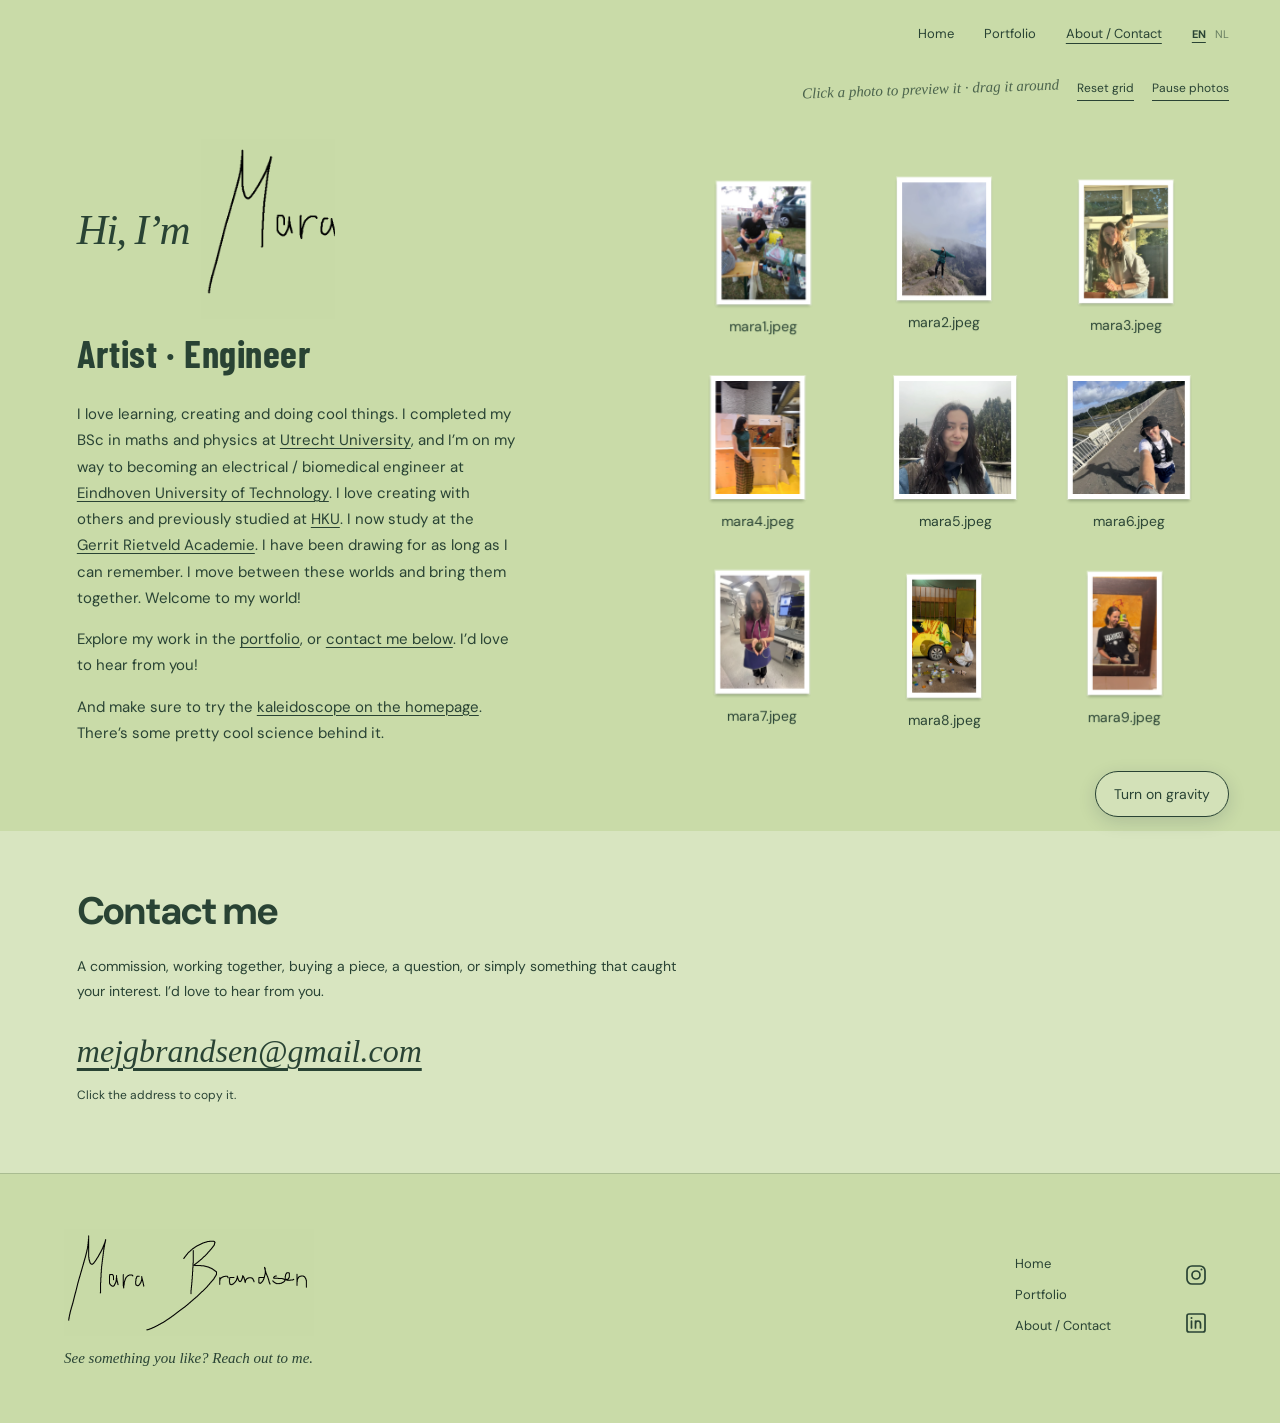
==== commit 207948a2: "Update portfolio artwork and interactions" ====
--- a/public/about.html
+++ b/public/about.html
@@ -1,4 +1,4 @@
-<!doctype html><html lang="en"><head><meta charset="utf-8"><meta name="viewport" content="width=device-width,initial-scale=1"><meta name="description" content="Mara Brandsen, painting, illustration, science and engineering. Get in touch for commissions and collaborations."><title>About / contact — Mara Brandsen</title><link rel="icon" href="assets/favicon.svg"><link rel="stylesheet" href="styles/fonts.css"><link rel="stylesheet" href="styles/kaleido.css?v=10"><link rel="stylesheet" href="styles/about.css?v=8"><script src="scripts/about.js?v=7" defer></script><script src="scripts/language.js?v=2"></script></head><body class="about-page"><a class="about-skip" href="#main">Skip to content</a>
-<header><nav aria-label="Main navigation"><a href="index.html">Home</a><a href="index.html#work">Portfolio</a><a href="about.html" aria-current="page">About / contact</a></nav></header><div class="wander-tools"><span class="wander-hint">drag the photos around</span><button id="reset-grid" type="button">Reset grid</button><button id="wander-toggle" type="button" aria-pressed="true">Pause photos</button></div>
-<main id="main"><section class="about-intro"><div class="about-words"><h1>Hi, I’m<span class="written-first"><img src="assets/name-writing.png?v=signature-original" alt="Mara" width="1000" height="428"></span></h1><p class="about-lead">Artist · Engineer</p><div class="about-copy"><p>I love learning, creating and doing cool things. I studied maths and physics, and I’m on my way to becoming an electrical / biomedical engineer. I’ve also studied fine art in two cities and have been drawing for as long as I can remember. I move between these worlds and bring them together. Welcome to my world!</p><p>Explore my work in the <a href="index.html#work">portfolio</a>, or <a href="#contact">contact me below</a>. I’d love to hear from you!</p><p>And make sure to try the <a href="index.html">kaleidoscope on the homepage</a>. There’s some pretty cool science behind it.</p></div></div><div class="about-art"><div class="sticker-grid-origin" aria-hidden="true"></div></div></section>
-<section class="about-contact" id="contact" aria-labelledby="contact-title"><div class="contact-words"><h2 id="contact-title">Contact me</h2><p>A commission, working together, buying a piece, a question, or simply something that caught your interest. I’d love to hear from you.</p><div class="about-email"><button id="copy-email" type="button" title="Click to copy email address">mejgbrandsen@gmail.com</button><p id="contact-feedback" role="status">Click the address to copy it.</p></div></div></section></main><footer class="new-footer"><a class="footer-name" href="index.html" aria-label="Mara Brandsen home"><img src="assets/name-writing.png?v=signature-original" alt="Mara Brandsen" width="1000" height="428"></a><div class="footer-links"><nav aria-label="Footer navigation"><a href="index.html">Home</a><a href="index.html#work">Portfolio</a><a href="about.html">About / contact</a></nav><div class="socials" aria-label="Social links"><a href="https://www.instagram.com/marabrandsen_/" target="_blank" rel="noopener noreferrer" aria-label="Instagram" title="Instagram"><svg viewBox="0 0 24 24" aria-hidden="true"><rect x="3" y="3" width="18" height="18" rx="5"/><circle cx="12" cy="12" r="4"/><circle cx="17.5" cy="6.5" r="1" fill="currentColor" stroke="none"/></svg></a><a href="https://www.linkedin.com/in/mara-brandsen-b2537720b/" target="_blank" rel="noopener noreferrer" aria-label="LinkedIn" title="LinkedIn"><svg viewBox="0 0 24 24" aria-hidden="true"><rect x="3" y="3" width="18" height="18" rx="2"/><path d="M7.5 10v7M11.5 17v-7m0 3c0-4 5-4 5 0v4"/><circle cx="7.5" cy="7" r="1" fill="currentColor" stroke="none"/></svg></a></div></div></footer><div class="wander-layer" aria-label="Movable photos of Mara"><button class="wander-sticker photo-file" type="button" aria-label="Move mara1.jpeg with arrow keys or drag"><span class="photo-frame"><img src="assets/mara1.webp" alt="" draggable="false"></span><span class="photo-filename">mara1.jpeg</span></button><button class="wander-sticker photo-file" type="button" aria-label="Move mara2.jpeg with arrow keys or drag"><span class="photo-frame"><img src="assets/mara2.webp" alt="" draggable="false"></span><span class="photo-filename">mara2.jpeg</span></button><button class="wander-sticker photo-file" type="button" aria-label="Move mara3.jpeg with arrow keys or drag"><span class="photo-frame"><img src="assets/mara3.webp" alt="" draggable="false"></span><span class="photo-filename">mara3.jpeg</span></button><button class="wander-sticker photo-file" type="button" aria-label="Move mara4.jpeg with arrow keys or drag"><span class="photo-frame"><img src="assets/mara4.webp" alt="" draggable="false"></span><span class="photo-filename">mara4.jpeg</span></button><button class="wander-sticker photo-file" type="button" aria-label="Move mara5.jpeg with arrow keys or drag"><span class="photo-frame"><img src="assets/mara5.webp" alt="" draggable="false"></span><span class="photo-filename">mara5.jpeg</span></button><button class="wander-sticker photo-file" type="button" aria-label="Move mara6.jpeg with arrow keys or drag"><span class="photo-frame"><img src="assets/mara6.webp" alt="" draggable="false"></span><span class="photo-filename">mara6.jpeg</span></button><button class="wander-sticker photo-file" type="button" aria-label="Move mara7.jpeg with arrow keys or drag"><span class="photo-frame"><img src="assets/mara7.webp" alt="" draggable="false"></span><span class="photo-filename">mara7.jpeg</span></button><button class="wander-sticker photo-file" type="button" aria-label="Move mara8.jpeg with arrow keys or drag"><span class="photo-frame"><img src="assets/mara8.webp" alt="" draggable="false"></span><span class="photo-filename">mara8.jpeg</span></button><button class="wander-sticker photo-file" type="button" aria-label="Move mara9.jpeg with arrow keys or drag"><span class="photo-frame"><img src="assets/mara9.webp" alt="" draggable="false"></span><span class="photo-filename">mara9.jpeg</span></button></div></body></html>+<!doctype html><html lang="en"><head><meta charset="utf-8"><meta name="viewport" content="width=device-width,initial-scale=1"><meta name="description" content="Mara Brandsen, painting, illustration, science and engineering. Get in touch for commissions and collaborations."><title>About / Contact — Mara Brandsen</title><link rel="icon" href="assets/favicon.svg"><link rel="stylesheet" href="styles/fonts.css"><link rel="stylesheet" href="styles/kaleido.css?v=13"><link rel="stylesheet" href="styles/about.css?v=19"><script src="scripts/about.js?v=16" defer></script><script src="scripts/language.js?v=8"></script></head><body class="about-page"><a class="about-skip" href="#main">Skip to content</a>
+<header><nav aria-label="Main navigation"><a href="index.html">Home</a><a href="index.html#work">Portfolio</a><a href="about.html" aria-current="page">About / Contact</a></nav></header><div class="wander-tools"><span class="wander-hint">Click a photo to preview it · drag it around</span><button id="reset-grid" type="button">Reset grid</button><button id="wander-toggle" type="button" aria-pressed="true">Pause photos</button></div>
+<main id="main"><section class="about-intro"><div class="about-words"><h1>Hi, I’m<span class="written-first"><img src="assets/name-writing.png?v=signature-original" alt="Mara" width="1000" height="428"></span></h1><p class="about-lead">Artist · Engineer</p><div class="about-copy"><p>I love learning, creating and doing cool things. I completed my BSc in maths and physics at <a href="https://www.uu.nl/en" target="_blank" rel="noopener noreferrer">Utrecht University</a>, and I’m on my way to becoming an electrical / biomedical engineer at <a href="https://www.tue.nl/en/" target="_blank" rel="noopener noreferrer">Eindhoven University of Technology</a>. I love creating with others and previously studied at <a href="https://www.hku.nl/en" target="_blank" rel="noopener noreferrer">HKU</a>. I now study at the <a href="https://rietveldacademie.nl/" target="_blank" rel="noopener noreferrer">Gerrit Rietveld Academie</a>. I have been drawing for as long as I can remember. I move between these worlds and bring them together. Welcome to my world!</p><p>Explore my work in the <a href="index.html#work">portfolio</a>, or <a href="#contact">contact me below</a>. I’d love to hear from you!</p><p>And make sure to try the <a href="index.html">kaleidoscope on the homepage</a>. There’s some pretty cool science behind it.</p></div></div><div class="about-art"><div class="sticker-grid-origin" aria-hidden="true"></div></div><div class="gravity-dock"><button id="gravity-toggle" type="button" aria-pressed="false">Turn on gravity</button><button id="meteor-button" class="meteor-button" type="button" hidden>Launch meteorite ☄</button><div id="gravity-control" class="gravity-control" hidden><label for="gravity-a"><i>a</i> = <output id="gravity-output">Earth · 9.81</output> m/s²</label><input id="gravity-a" type="range" min="0" max="8" step="1" value="5" list="gravity-planets"><datalist id="gravity-planets"><option value="0" label="Moon"></option><option value="1" label="Mercury"></option><option value="2" label="Mars"></option><option value="3" label="Uranus"></option><option value="4" label="Venus"></option><option value="5" label="Earth"></option><option value="6" label="Saturn"></option><option value="7" label="Neptune"></option><option value="8" label="Jupiter"></option></datalist><span class="gravity-help"><button type="button" aria-describedby="gravity-note" aria-label="Compare gravity on different planets">🪐</button><span id="gravity-note" role="tooltip"><i>a</i> is acceleration due to gravity:<br>Moon = 1.62 m/s²<br>Mercury = 3.70 m/s²<br>Venus = 8.87 m/s²<br>Earth = 9.81 m/s²<br>Mars = 3.71 m/s²<br>Jupiter = 24.79 m/s²<br>Saturn = 10.44 m/s²<br>Uranus = 8.69 m/s²<br>Neptune = 11.15 m/s²</span></span></div><output id="meteor-count" class="meteor-count" aria-live="polite">0 meteorites</output></div></section>
+<section class="about-contact" id="contact" aria-labelledby="contact-title"><div class="contact-words"><h2 id="contact-title">Contact me</h2><p>A commission, working together, buying a piece, a question, or simply something that caught your interest. I’d love to hear from you.</p><div class="about-email"><button id="copy-email" type="button" title="Click to copy email address">mejgbrandsen@gmail.com</button><p id="contact-feedback" role="status">Click the address to copy it.</p></div></div></section></main><footer class="new-footer"><div class="footer-intro"><a class="footer-name" href="index.html" aria-label="Mara Brandsen home"><img src="assets/name-writing.png?v=signature-original" alt="Mara Brandsen" width="1000" height="428"></a><p class="footer-note">See something you like? Reach out to me.</p></div><div class="footer-links"><nav aria-label="Footer navigation"><a href="index.html">Home</a><a href="index.html#work">Portfolio</a><a href="about.html">About / Contact</a></nav><div class="socials" aria-label="Social links"><a href="https://www.instagram.com/marabrandsen_/" target="_blank" rel="noopener noreferrer" aria-label="Instagram" title="Instagram"><svg viewBox="0 0 24 24" aria-hidden="true"><rect x="3" y="3" width="18" height="18" rx="5"/><circle cx="12" cy="12" r="4"/><circle cx="17.5" cy="6.5" r="1" fill="currentColor" stroke="none"/></svg></a><a href="https://www.linkedin.com/in/mara-brandsen-b2537720b/" target="_blank" rel="noopener noreferrer" aria-label="LinkedIn" title="LinkedIn"><svg viewBox="0 0 24 24" aria-hidden="true"><rect x="3" y="3" width="18" height="18" rx="2"/><path d="M7.5 10v7M11.5 17v-7m0 3c0-4 5-4 5 0v4"/><circle cx="7.5" cy="7" r="1" fill="currentColor" stroke="none"/></svg></a></div></div></footer><div class="wander-layer" aria-label="Movable photos of Mara"><img id="meteorite" class="meteorite" src="assets/cutout-comet.webp" alt="" hidden><button class="wander-sticker photo-file" type="button" aria-label="Move mara1.jpeg with arrow keys or drag"><span class="photo-frame"><img src="assets/mara1.webp" alt="" draggable="false"></span><span class="photo-filename">mara1.jpeg</span></button><button class="wander-sticker photo-file" type="button" aria-label="Move mara2.jpeg with arrow keys or drag"><span class="photo-frame"><img src="assets/mara2.webp" alt="" draggable="false"></span><span class="photo-filename">mara2.jpeg</span></button><button class="wander-sticker photo-file" type="button" aria-label="Move mara3.jpeg with arrow keys or drag"><span class="photo-frame"><img src="assets/mara3.webp" alt="" draggable="false"></span><span class="photo-filename">mara3.jpeg</span></button><button class="wander-sticker photo-file" type="button" aria-label="Move mara4.jpeg with arrow keys or drag"><span class="photo-frame"><img src="assets/mara4.webp" alt="" draggable="false"></span><span class="photo-filename">mara4.jpeg</span></button><button class="wander-sticker photo-file" type="button" aria-label="Move mara5.jpeg with arrow keys or drag"><span class="photo-frame"><img src="assets/mara5.webp" alt="" draggable="false"></span><span class="photo-filename">mara5.jpeg</span></button><button class="wander-sticker photo-file" type="button" aria-label="Move mara6.jpeg with arrow keys or drag"><span class="photo-frame"><img src="assets/mara6.webp" alt="" draggable="false"></span><span class="photo-filename">mara6.jpeg</span></button><button class="wander-sticker photo-file" type="button" aria-label="Move mara7.jpeg with arrow keys or drag"><span class="photo-frame"><img src="assets/mara7.webp" alt="" draggable="false"></span><span class="photo-filename">mara7.jpeg</span></button><button class="wander-sticker photo-file" type="button" aria-label="Move mara8.jpeg with arrow keys or drag"><span class="photo-frame"><img src="assets/mara8.webp" alt="" draggable="false"></span><span class="photo-filename">mara8.jpeg</span></button><button class="wander-sticker photo-file" type="button" aria-label="Move mara9.jpeg with arrow keys or drag"><span class="photo-frame"><img src="assets/mara9.webp" alt="" draggable="false"></span><span class="photo-filename">mara9.jpeg</span></button></div><aside id="photo-preview" class="photo-preview" hidden><div class="preview-titlebar"><span id="preview-title">mara1.jpeg</span><button id="close-preview" type="button" aria-label="Close photo preview">×</button></div><div class="preview-body"><img id="preview-image" src="assets/mara1.webp" alt=""><div class="preview-copy"><p id="preview-note">Photo 1 of 9</p><a id="preview-work-link" href="index.html#work" hidden>See the artwork</a></div></div></aside></body></html>
--- a/public/styles/kaleido.css
+++ b/public/styles/kaleido.css
@@ -46,3 +46,89 @@
 }
 .art-card.portrait button:focus-visible img{position:absolute;left:0;top:50%;width:100%;height:auto;max-width:none;transform:translateY(-50%);object-fit:fill}
 .art-card.landscape button:focus-visible img{position:absolute;left:50%;top:0;width:auto;height:100%;max-width:none;transform:translateX(-50%);object-fit:fill}
+
+/* Feedback pass: compact instrument, readable help, and richer portfolio cues. */
+@media(min-width:701px){
+ body:not(.about-page) .hero{height:calc(100svh - 78px);min-height:650px}
+ body:not(.about-page) .identity{bottom:17%}
+ .scope{height:79%;top:5%}
+ .instrument{bottom:1%;padding-right:205px}
+}
+.scope .click-hint{display:none}
+.instrument #original{position:absolute;right:18px;bottom:58px;width:76px;height:94px;padding:7px;margin:0;background:#fffaf2;transform:rotate(-5deg);box-shadow:4px 7px 16px #241b3035;border:0;z-index:4}
+.instrument #original:hover{opacity:1;transform:rotate(-2deg) scale(1.03)}
+.instrument #original-preview{display:block;position:static;width:100%;height:100%;object-fit:contain;padding:0;margin:0;transform:none;box-shadow:none;background:transparent;opacity:1;visibility:visible}
+.instrument #download{right:0;bottom:8px}
+.read-control{position:absolute;right:170px;bottom:7px;z-index:7}
+.read-control>button{width:58px;height:58px;border:1px solid currentColor;border-radius:50%;background:color-mix(in srgb,var(--paper) 58%,white);font:italic 13px Palatino,'Book Antiqua',serif;transform:rotate(7deg)}
+.read-control>button:hover,.read-control>button:focus-visible{transform:rotate(-4deg)}
+.read-control [role=tooltip]{position:absolute;right:0;bottom:calc(100% + 12px);width:270px;padding:16px 18px;background:#fffaf2;color:#293348;border:1px solid currentColor;border-radius:12px;text-align:left;font:12px/1.55 'DM Sans',Arial,sans-serif;box-shadow:7px 9px 0 #29334820;opacity:0;visibility:hidden;transform:translateY(7px);transition:.16s ease;pointer-events:none}
+.read-control:hover [role=tooltip],.read-control:focus-within [role=tooltip]{opacity:1;visibility:visible;transform:none}
+.read-control b{font-weight:700}
+.category-break{grid-column:1/-1;margin:44px 0 4px;padding-top:22px;border-top:1px solid color-mix(in srgb,var(--ink) 28%,transparent);font:700 clamp(20px,2.2vw,32px)/1 'DM Sans',Arial,sans-serif;letter-spacing:-.04em}.category-break:first-child{margin-top:8px}
+.art-card.landscape::after{content:'';position:absolute;right:8px;top:8px;width:25px;height:9px;border-radius:5px;background:var(--paper);box-shadow:0 0 0 1px color-mix(in srgb,var(--ink) 35%,transparent);pointer-events:none;z-index:14}
+@media(hover:hover){
+ .art-card.portrait button:hover img{border-top:1px solid var(--paper);border-bottom:1px solid var(--paper)}
+ .art-card.landscape button:hover img{border-left:1px solid var(--paper);border-right:1px solid var(--paper)}
+}
+.art-card.portrait button:focus-visible img{border-top:1px solid var(--paper);border-bottom:1px solid var(--paper)}
+.art-card.landscape button:focus-visible img{border-left:1px solid var(--paper);border-right:1px solid var(--paper)}
+.footer-intro{display:flex;flex-direction:column;align-items:flex-start;gap:13px}.footer-note{margin:0;font:italic 15px/1.3 Palatino,'Book Antiqua',serif}.new-footer .footer-name{max-width:250px}
+.instrument #motion{grid-column:2;justify-self:center}
+#art-viewer .viewer-layout{display:grid;grid-template-columns:minmax(0,1fr) 230px;gap:32px;align-items:center}
+#art-viewer .viewer-details{display:block;color:#fff}
+#art-viewer .viewer-details h2{display:block;margin:0 0 8px;font:700 25px/1.05 'DM Sans',Arial,sans-serif}
+#art-viewer .viewer-details #viewer-counter{display:block;font-size:11px;opacity:.65}
+#art-viewer .viewer-details #viewer-description{display:block;font:15px/1.55 Palatino,'Book Antiqua',serif;margin:25px 0 8px}
+#art-viewer .viewer-details #viewer-description[hidden]{display:none}
+#art-viewer .viewer-details #viewer-enquiry{display:inline-block;margin-top:18px;color:inherit;font-size:12px;text-underline-offset:5px}
+@media(max-width:700px){
+ .instrument{padding-right:0}.instrument #original{right:0;bottom:93px;width:58px;height:72px}.instrument #download{right:0;bottom:42px}.read-control{right:82px;bottom:42px}.read-control>button{width:50px;height:50px;font-size:12px}.read-control [role=tooltip]{width:min(260px,82vw);right:-70px}
+ #art-viewer .viewer-layout{display:block}.viewer-details{position:absolute;left:40px;right:40px;bottom:5px;background:#171319b8;padding:10px 12px;border-radius:8px}.viewer-details h2{font-size:17px!important}.viewer-details #viewer-counter,.viewer-details #viewer-enquiry{font-size:10px!important}.viewer-details #viewer-description{font-size:12px!important;margin:7px 0!important}.footer-note{font-size:13px}
+}
+
+
+/* Family feedback: clearer introduction, more portfolio above the fold. */
+.home-hello,.home-role{position:relative;z-index:3;margin:0 0 0 4%;font-family:'DM Sans',Arial,sans-serif}
+.home-hello{font:italic 18px/1 Palatino,'Book Antiqua',serif;letter-spacing:0;transform:translateY(38px) rotate(-3deg);width:max-content}
+.home-role{font:700 13px/1 'DM Sans',Arial,sans-serif;letter-spacing:.08em;text-transform:uppercase;margin-top:5px}
+.identity .name-animation{transform:translateY(35px)}
+.identity .identity-actions{margin-top:7px}
+.hero>.read-control{position:absolute;top:78px;right:3.5%;bottom:auto;z-index:8}
+.hero>.read-control [role=tooltip]{top:calc(100% + 12px);bottom:auto}
+.instrument #original{bottom:86px}
+@media(min-width:701px){
+ body:not(.about-page) .hero{height:calc(100svh - 120px);min-height:600px}
+ body:not(.about-page) .identity{bottom:15%}
+ .scope{height:77%;top:5%}
+}
+@media(hover:hover){
+ .art-card.portrait button:hover img{border-top:10px solid #fffaf2;border-bottom:10px solid #fffaf2}
+ .art-card.landscape button:hover img{border-left:10px solid #fffaf2;border-right:10px solid #fffaf2}
+}
+.art-card.portrait button:focus-visible img{border-top:10px solid #fffaf2;border-bottom:10px solid #fffaf2}
+.art-card.landscape button:focus-visible img{border-left:10px solid #fffaf2;border-right:10px solid #fffaf2}
+@media(max-width:700px){
+ .home-hello{font-size:16px;transform:translateY(24px) rotate(-3deg)}
+ .identity .name-animation{transform:translateY(20px)}
+ .home-role{font-size:11px;margin-top:1px}
+ .identity .identity-actions{margin-top:7px}
+ .hero>.read-control{top:66px;right:5%}
+ .hero>.read-control [role=tooltip]{right:0;top:calc(100% + 10px);bottom:auto}
+ .instrument #original{bottom:108px}
+}
+
+
+/* Refinement: stronger introduction beside the handwritten name. */
+.home-hello{font-size:clamp(26px,2.5vw,38px);transform:translateY(30px) rotate(-3deg)}
+.home-role{position:absolute;right:5%;top:17%;display:flex;flex-direction:column;align-items:flex-start;gap:2px;margin:0;font-size:clamp(13px,1.3vw,18px);line-height:.9;letter-spacing:.07em;transform:rotate(3deg)}
+.instrument .sliders{transform:translateX(24px)}
+@media(max-width:700px){
+ .home-hello{font-size:24px;transform:translateY(18px) rotate(-3deg)}
+ .home-role{right:2%;top:18%;font-size:13px}
+ .instrument .sliders{transform:translateX(10px)}
+}
+
+.identity .home-hello{font-size:clamp(26px,2.5vw,38px);line-height:1;letter-spacing:0;margin-bottom:0}
+.identity .home-role{font-size:clamp(13px,1.3vw,18px);line-height:.9;letter-spacing:.07em;margin:0}
+@media(max-width:700px){.identity .home-hello{font-size:24px}.identity .home-role{font-size:13px}}
--- a/public/styles/about.css
+++ b/public/styles/about.css
@@ -41,3 +41,118 @@
 
 .wander-hint{margin-right:auto;align-self:center;font:italic 15px/1.2 Palatino,'Book Antiqua',serif;transform:rotate(-2deg);opacity:.78}
 @media(max-width:700px){.wander-tools{flex-wrap:wrap}.wander-hint{width:100%;text-align:right;margin-bottom:2px;font-size:14px}}
+
+/* Feedback pass: softer green and desktop-like linked photo previews. */
+.about-page{--paper:#c9dba8;--ink:#294334}
+.wander-tools{position:absolute;top:76px;right:0;width:min(760px,100%);padding:0 4%;align-items:center;justify-content:flex-end;text-align:right}
+.wander-hint{margin-left:auto;margin-right:0;max-width:410px}
+.about-intro{padding-top:72px}
+.about-contact{padding-inline:max(6%,calc((100vw - 1500px)/2 + 90px));background:color-mix(in srgb,var(--paper) 72%,white)}
+.contact-words{margin:0;width:min(100%,740px)}
+.selection-links{position:absolute;inset:0;width:100%;height:100%;overflow:visible;pointer-events:none}.selection-links path{fill:none;stroke:var(--ink);stroke-width:1.5;stroke-dasharray:5 7;opacity:.55}
+.photo-file.selected .photo-frame img{box-shadow:0 2px 3px #20301955,0 0 0 3px var(--ink),0 0 0 7px #fff}.photo-file.selected .photo-filename{background:var(--ink);color:#f7f5e9}
+.photo-preview{position:fixed;z-index:30;width:min(360px,calc(100vw - 24px));border:1px solid #31363b;border-radius:11px;background:#eceae5;color:#222;box-shadow:0 20px 55px #1d28294a;overflow:hidden;pointer-events:none}.photo-preview[hidden]{display:none}.preview-titlebar{height:35px;display:flex;align-items:center;justify-content:space-between;padding:0 9px 0 72px;background:linear-gradient(#f8f7f4,#d9d7d1);border-bottom:1px solid #aaa;font:600 11px/1 'DM Sans',Arial,sans-serif;position:relative}.preview-titlebar::before{content:'';position:absolute;left:14px;width:11px;height:11px;border-radius:50%;background:#ff5f57;box-shadow:19px 0 #febc2e,38px 0 #28c840}.preview-titlebar button{border:0;background:transparent;font:18px/1 Arial,sans-serif;padding:2px 6px;pointer-events:auto}.preview-body{display:grid;grid-template-columns:minmax(0,1fr) 95px;gap:14px;align-items:center;padding:14px;background:#f7f6f2}.preview-body img{display:block;width:100%;height:230px;object-fit:contain;background:#dedbd5;border-radius:3px}.preview-body p{margin:0;font:italic 15px/1.35 Palatino,'Book Antiqua',serif}
+.about-page .footer-intro{display:flex;flex-direction:column;align-items:flex-start;gap:13px}.about-page .footer-note{margin:0;font:italic 15px/1.3 Palatino,'Book Antiqua',serif}
+@media(max-width:700px){.wander-tools{top:68px;padding:0 5%;gap:12px}.wander-hint{font-size:12px;max-width:100%}.about-intro{padding-top:95px}.about-contact{padding-inline:7%}.photo-preview{width:min(330px,calc(100vw - 24px))}.preview-body{grid-template-columns:1fr 75px}.preview-body img{height:190px}.preview-body p{font-size:13px}}
+
+
+/* Family feedback: one-photo interaction and a lighter modern preview. */
+.selection-links{display:none}
+.photo-file:focus{outline:none}
+.photo-file:focus-visible{outline:2px solid var(--ink);outline-offset:5px}
+.photo-preview{width:min(430px,calc(100vw - 24px));border:1px solid #ffffffb8;border-radius:20px;background:#f6f6f7eF;color:#1d1d1f;box-shadow:0 24px 70px #17251b38,0 2px 12px #17251b1f;backdrop-filter:blur(20px) saturate(1.2);-webkit-backdrop-filter:blur(20px) saturate(1.2)}
+.preview-titlebar{height:48px;padding:0 48px 0 18px;background:#ffffffad;border-bottom:1px solid #1d1d1f12;font:600 12px/1 'DM Sans',Arial,sans-serif}
+.preview-titlebar::before{display:none}
+.preview-titlebar button{position:absolute;right:11px;top:8px;width:32px;height:32px;border-radius:50%;background:#1d1d1f0c;font:22px/1 Arial,sans-serif;color:#1d1d1f}
+.preview-titlebar button:hover{background:#1d1d1f16}
+.preview-body{grid-template-columns:minmax(0,1fr) 135px;gap:18px;padding:18px;background:transparent}
+.preview-body img{height:260px;object-fit:contain;background:#ebecef;border-radius:12px}
+.preview-copy{align-self:center}
+.preview-body p{margin:0;font:15px/1.48 'DM Sans',Arial,sans-serif}
+.preview-work-link{display:inline-block;margin-top:16px;font:600 12px/1.3 'DM Sans',Arial,sans-serif;text-underline-offset:4px;pointer-events:auto}
+.preview-work-link[hidden]{display:none}
+@media(max-width:700px){
+ .photo-preview{width:min(355px,calc(100vw - 24px));border-radius:17px}
+ .preview-body{grid-template-columns:1fr 96px;gap:12px;padding:12px}
+ .preview-body img{height:205px;border-radius:10px}
+ .preview-body p{font-size:12px}
+ .preview-work-link{font-size:11px;margin-top:10px}
+}
+
+.photo-preview{pointer-events:auto}
+
+
+/* Gravity playground for the floating photo files. */
+.about-page,.about-page .about-contact,.about-page .new-footer{transition:background .55s ease,color .55s ease}
+.about-page.gravity-mode{--paper:#18285b;--ink:#f4f0c5;background-color:#18285b;background-image:radial-gradient(circle at 12% 18%,#ffffffbf 0 1px,transparent 1.5px),radial-gradient(circle at 72% 28%,#ffffff80 0 1px,transparent 1.5px),radial-gradient(circle at 43% 74%,#ffffff90 0 1px,transparent 1.5px),radial-gradient(circle at 88% 62%,#ffffff70 0 1px,transparent 1.5px);background-size:190px 190px,260px 260px,230px 230px,310px 310px}
+.about-page.gravity-mode .about-contact{background:#21356f}
+.about-page.gravity-mode .new-footer{background:#18285b}
+.about-page.gravity-mode .photo-filename{color:#f4f0c5}
+.about-page.gravity-mode .photo-file:hover .photo-filename,.about-page.gravity-mode .photo-file:focus-visible .photo-filename,.about-page.gravity-mode .photo-file.dragging .photo-filename{background:#f4f0c5;color:#18285b}
+.wander-tools{width:min(1080px,100%);gap:18px}
+.wander-tools #wander-toggle:disabled{opacity:.35;cursor:default}
+.gravity-control{display:flex;align-items:center;gap:9px;padding:6px 10px;border:1px solid currentColor;border-radius:24px;background:color-mix(in srgb,var(--paper) 78%,white);box-shadow:0 5px 18px #101a3d1b}
+.gravity-control[hidden]{display:none}
+.gravity-control label{font:600 11px/1 'DM Sans',Arial,sans-serif;white-space:nowrap}
+.gravity-control input{width:140px;accent-color:currentColor}
+.gravity-help{position:relative}
+.gravity-help>button{display:grid;place-items:center;width:22px;height:22px;padding:0!important;border:1px solid currentColor!important;border-radius:50%;font-weight:700!important}
+.gravity-help [role=tooltip]{position:absolute;top:calc(100% + 10px);right:0;width:220px;padding:13px 15px;border-radius:12px;background:#f7f5e9;color:#18285b;text-align:left;font:12px/1.5 'DM Sans',Arial,sans-serif;box-shadow:6px 8px 0 #101a3d2b;opacity:0;visibility:hidden;transform:translateY(-5px);transition:.16s ease;pointer-events:none}
+.gravity-help:hover [role=tooltip],.gravity-help:focus-within [role=tooltip]{opacity:1;visibility:visible;transform:none}
+@media(max-width:700px){
+ .wander-tools{gap:10px}
+ .gravity-control{order:4;width:100%;justify-content:flex-end;border-radius:15px}
+ .gravity-control input{width:min(140px,36vw)}
+}
+
+
+/* Gravity details: bright signatures, planetary help, and Mara's meteorite. */
+.about-lead{font:700 clamp(27px,3vw,40px)/1.02 'Barlow Condensed','DM Sans',Arial,sans-serif;letter-spacing:.015em}
+.gravity-mode .written-first img,.gravity-mode .footer-name img{filter:brightness(0) invert(1)}
+.gravity-mode .written-first img{transition:filter .4s ease}
+.meteor-button{white-space:nowrap}
+.meteor-button:disabled{opacity:.45}
+.meteorite{position:absolute;left:0;top:0;z-index:24;width:clamp(110px,14vw,210px);height:auto;pointer-events:none;filter:drop-shadow(0 16px 10px #080e2790);transform-origin:50% 65%}
+.meteorite[hidden]{display:none}
+.about-page.gravity-mode.meteor-impact::after{content:'';position:fixed;inset:0;z-index:23;pointer-events:none;background:#fff9cf;animation:meteor-flash .24s ease-out both}
+@keyframes meteor-flash{from{opacity:.5}to{opacity:0}}
+.gravity-help>button{font-size:15px!important;line-height:1}
+.gravity-help [role=tooltip]{width:245px;max-height:310px;overflow:auto}
+@media(max-width:700px){.about-lead{font-size:29px}.meteor-button{order:3}.gravity-help [role=tooltip]{width:min(245px,78vw)}}
+
+
+/* Fixed gravity console and discrete planetary acceleration presets. */
+.wander-tools{z-index:40}
+#gravity-toggle{position:fixed;left:20px;bottom:20px;z-index:36;padding:11px 16px!important;border:1px solid currentColor!important;border-radius:999px;background:color-mix(in srgb,var(--paper) 82%,white);box-shadow:0 5px 18px #101a3d25;white-space:nowrap}
+.meteor-button{position:fixed;left:172px;bottom:20px;z-index:36;padding:11px 16px!important;border:1px solid currentColor!important;border-radius:999px;background:color-mix(in srgb,var(--paper) 82%,white);box-shadow:0 5px 18px #101a3d25}
+.gravity-control{position:fixed;left:357px;bottom:14px;z-index:36;width:390px;min-width:390px;max-width:390px;box-sizing:border-box;justify-content:space-between}
+.gravity-control label{width:128px;overflow:hidden;text-overflow:ellipsis}
+.gravity-control input{width:185px;min-width:185px;max-width:185px;flex:0 0 185px}
+.gravity-control datalist{display:none}
+.gravity-mode #gravity-toggle,.gravity-mode .meteor-button,.gravity-mode .gravity-control{background:#f4f0c5;color:#18285b}
+@media(max-width:760px){#gravity-toggle{left:12px;bottom:12px}.meteor-button{left:auto;right:12px;bottom:12px}.gravity-control{left:12px;bottom:61px;width:calc(100vw - 24px);min-width:0;max-width:none}.gravity-control label{width:122px}.gravity-control input{width:min(155px,38vw);min-width:min(155px,38vw);max-width:min(155px,38vw);flex-basis:min(155px,38vw)}}
+
+/* Lighter photo frames and a gravity switch attached to the About section. */
+.photo-file .photo-frame img{border-width:2px;box-shadow:0 2px 3px #20301942,0 0 0 1px #ffffff4f}
+.about-intro{position:relative}
+#gravity-toggle{position:absolute;left:auto;right:4%;top:auto;bottom:18px}
+@media(max-width:760px){#gravity-toggle{position:absolute;left:auto;right:5%;bottom:12px}}
+
+/* Bare photo edges: depth comes from a quiet shadow, not a white frame. */
+.photo-file .photo-frame img{border:0;box-shadow:0 2px 4px #20301938}
+
+/* Joined gravity dock, Mac-style photo frames, and planetary skies. */
+.photo-file .photo-frame img{border:5px solid #fff;box-shadow:0 2px 3px #20301955,0 0 0 1px #ffffff66}
+.gravity-dock{position:absolute;right:4%;bottom:14px;z-index:42;display:flex;align-items:center;gap:12px;min-height:44px;padding:5px 8px;border:1px solid currentColor;border-radius:26px;background:color-mix(in srgb,var(--paper) 82%,white);box-shadow:0 5px 18px #101a3d25}
+.gravity-dock #gravity-toggle,.gravity-dock .meteor-button{position:static;inset:auto;box-shadow:none;border:0!important;background:transparent;padding:8px 10px!important}
+.gravity-dock .gravity-control{position:static;inset:auto;width:355px;min-width:355px;max-width:355px;padding:4px 8px;border:0;border-radius:0;background:transparent;box-shadow:none}
+.gravity-dock .gravity-control input{width:155px;min-width:155px;max-width:155px;flex-basis:155px}
+.meteor-count{display:none;min-width:72px;padding-right:8px;font:600 10px/1.2 'DM Sans',Arial,sans-serif;white-space:nowrap}
+.gravity-mode .meteor-count{display:block}
+.gravity-help [role=tooltip]{top:auto;bottom:calc(100% + 10px);transform:translateY(5px)}
+.gravity-help:hover [role=tooltip],.gravity-help:focus-within [role=tooltip]{transform:none}
+.about-page.gravity-mode{background-color:var(--space-a,#18285b);background-image:radial-gradient(circle at 12% 18%,#ffffffbf 0 1px,transparent 1.5px),radial-gradient(circle at 72% 28%,#ffffff80 0 1px,transparent 1.5px),radial-gradient(circle at 43% 74%,#ffffff90 0 1px,transparent 1.5px),radial-gradient(circle at 88% 62%,#ffffff70 0 1px,transparent 1.5px),linear-gradient(145deg,var(--space-a,#18285b),var(--space-b,#396a87));background-size:190px 190px,260px 260px,230px 230px,310px 310px,cover}
+.about-page.gravity-mode .about-contact{background:linear-gradient(145deg,var(--space-b,#396a87),var(--space-a,#18285b))}
+.about-page.gravity-mode .new-footer{background:var(--space-a,#18285b)}
+.gravity-mode .gravity-dock{background:#f4f0c5;color:#18285b}
+@media(max-width:900px){.gravity-dock{left:5%;right:5%;flex-wrap:wrap;justify-content:flex-end;border-radius:18px}.gravity-dock .gravity-control{order:4;width:100%;min-width:0;max-width:none}.gravity-dock .gravity-control input{width:min(155px,38vw);min-width:min(155px,38vw);max-width:min(155px,38vw);flex-basis:min(155px,38vw)}}
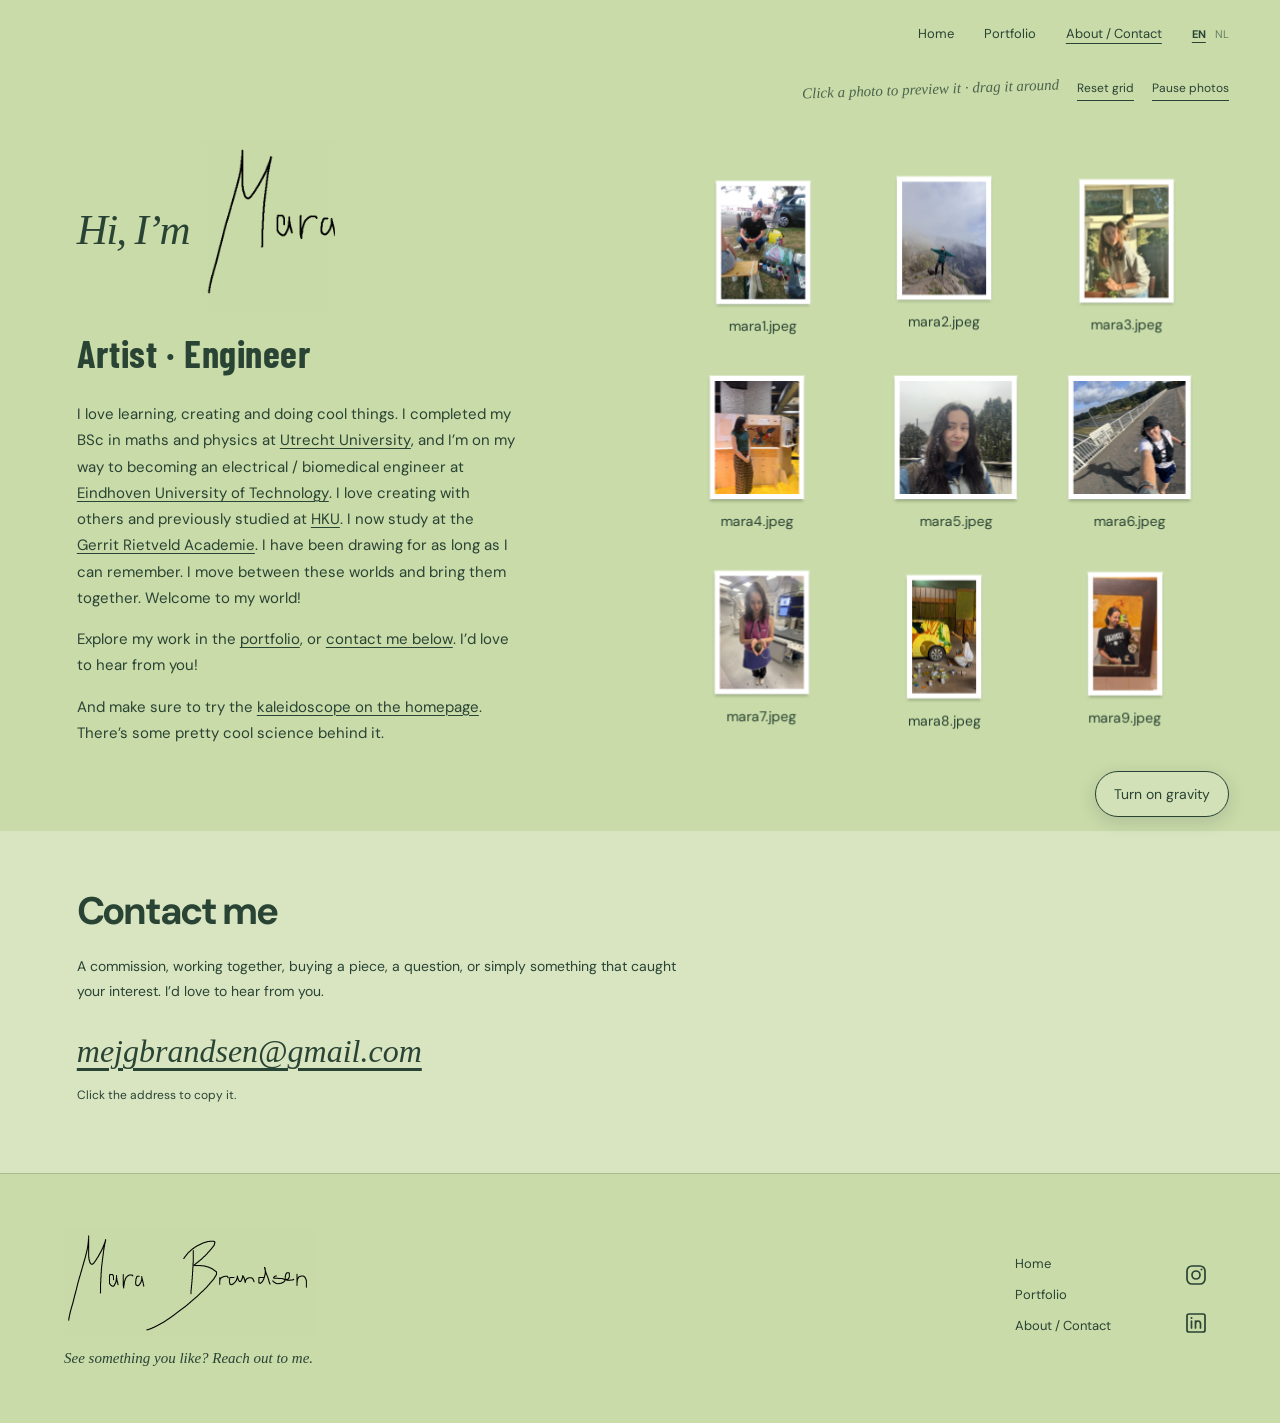
==== commit a456dcb2: "Persist meteor count and update photo caption" ====
--- a/public/about.html
+++ b/public/about.html
@@ -1,4 +1,4 @@
-<!doctype html><html lang="en"><head><meta charset="utf-8"><meta name="viewport" content="width=device-width,initial-scale=1"><meta name="description" content="Mara Brandsen, painting, illustration, science and engineering. Get in touch for commissions and collaborations."><title>About / Contact — Mara Brandsen</title><link rel="icon" href="assets/favicon.svg"><link rel="stylesheet" href="styles/fonts.css"><link rel="stylesheet" href="styles/kaleido.css?v=13"><link rel="stylesheet" href="styles/about.css?v=19"><script src="scripts/about.js?v=16" defer></script><script src="scripts/language.js?v=8"></script></head><body class="about-page"><a class="about-skip" href="#main">Skip to content</a>
+<!doctype html><html lang="en"><head><meta charset="utf-8"><meta name="viewport" content="width=device-width,initial-scale=1"><meta name="description" content="Mara Brandsen, painting, illustration, science and engineering. Get in touch for commissions and collaborations."><title>About / Contact — Mara Brandsen</title><link rel="icon" href="assets/favicon.svg"><link rel="stylesheet" href="styles/fonts.css"><link rel="stylesheet" href="styles/kaleido.css?v=13"><link rel="stylesheet" href="styles/about.css?v=19"><script src="scripts/about.js?v=17" defer></script><script src="scripts/language.js?v=9"></script></head><body class="about-page"><a class="about-skip" href="#main">Skip to content</a>
 <header><nav aria-label="Main navigation"><a href="index.html">Home</a><a href="index.html#work">Portfolio</a><a href="about.html" aria-current="page">About / Contact</a></nav></header><div class="wander-tools"><span class="wander-hint">Click a photo to preview it · drag it around</span><button id="reset-grid" type="button">Reset grid</button><button id="wander-toggle" type="button" aria-pressed="true">Pause photos</button></div>
 <main id="main"><section class="about-intro"><div class="about-words"><h1>Hi, I’m<span class="written-first"><img src="assets/name-writing.png?v=signature-original" alt="Mara" width="1000" height="428"></span></h1><p class="about-lead">Artist · Engineer</p><div class="about-copy"><p>I love learning, creating and doing cool things. I completed my BSc in maths and physics at <a href="https://www.uu.nl/en" target="_blank" rel="noopener noreferrer">Utrecht University</a>, and I’m on my way to becoming an electrical / biomedical engineer at <a href="https://www.tue.nl/en/" target="_blank" rel="noopener noreferrer">Eindhoven University of Technology</a>. I love creating with others and previously studied at <a href="https://www.hku.nl/en" target="_blank" rel="noopener noreferrer">HKU</a>. I now study at the <a href="https://rietveldacademie.nl/" target="_blank" rel="noopener noreferrer">Gerrit Rietveld Academie</a>. I have been drawing for as long as I can remember. I move between these worlds and bring them together. Welcome to my world!</p><p>Explore my work in the <a href="index.html#work">portfolio</a>, or <a href="#contact">contact me below</a>. I’d love to hear from you!</p><p>And make sure to try the <a href="index.html">kaleidoscope on the homepage</a>. There’s some pretty cool science behind it.</p></div></div><div class="about-art"><div class="sticker-grid-origin" aria-hidden="true"></div></div><div class="gravity-dock"><button id="gravity-toggle" type="button" aria-pressed="false">Turn on gravity</button><button id="meteor-button" class="meteor-button" type="button" hidden>Launch meteorite ☄</button><div id="gravity-control" class="gravity-control" hidden><label for="gravity-a"><i>a</i> = <output id="gravity-output">Earth · 9.81</output> m/s²</label><input id="gravity-a" type="range" min="0" max="8" step="1" value="5" list="gravity-planets"><datalist id="gravity-planets"><option value="0" label="Moon"></option><option value="1" label="Mercury"></option><option value="2" label="Mars"></option><option value="3" label="Uranus"></option><option value="4" label="Venus"></option><option value="5" label="Earth"></option><option value="6" label="Saturn"></option><option value="7" label="Neptune"></option><option value="8" label="Jupiter"></option></datalist><span class="gravity-help"><button type="button" aria-describedby="gravity-note" aria-label="Compare gravity on different planets">🪐</button><span id="gravity-note" role="tooltip"><i>a</i> is acceleration due to gravity:<br>Moon = 1.62 m/s²<br>Mercury = 3.70 m/s²<br>Venus = 8.87 m/s²<br>Earth = 9.81 m/s²<br>Mars = 3.71 m/s²<br>Jupiter = 24.79 m/s²<br>Saturn = 10.44 m/s²<br>Uranus = 8.69 m/s²<br>Neptune = 11.15 m/s²</span></span></div><output id="meteor-count" class="meteor-count" aria-live="polite">0 meteorites</output></div></section>
 <section class="about-contact" id="contact" aria-labelledby="contact-title"><div class="contact-words"><h2 id="contact-title">Contact me</h2><p>A commission, working together, buying a piece, a question, or simply something that caught your interest. I’d love to hear from you.</p><div class="about-email"><button id="copy-email" type="button" title="Click to copy email address">mejgbrandsen@gmail.com</button><p id="contact-feedback" role="status">Click the address to copy it.</p></div></div></section></main><footer class="new-footer"><div class="footer-intro"><a class="footer-name" href="index.html" aria-label="Mara Brandsen home"><img src="assets/name-writing.png?v=signature-original" alt="Mara Brandsen" width="1000" height="428"></a><p class="footer-note">See something you like? Reach out to me.</p></div><div class="footer-links"><nav aria-label="Footer navigation"><a href="index.html">Home</a><a href="index.html#work">Portfolio</a><a href="about.html">About / Contact</a></nav><div class="socials" aria-label="Social links"><a href="https://www.instagram.com/marabrandsen_/" target="_blank" rel="noopener noreferrer" aria-label="Instagram" title="Instagram"><svg viewBox="0 0 24 24" aria-hidden="true"><rect x="3" y="3" width="18" height="18" rx="5"/><circle cx="12" cy="12" r="4"/><circle cx="17.5" cy="6.5" r="1" fill="currentColor" stroke="none"/></svg></a><a href="https://www.linkedin.com/in/mara-brandsen-b2537720b/" target="_blank" rel="noopener noreferrer" aria-label="LinkedIn" title="LinkedIn"><svg viewBox="0 0 24 24" aria-hidden="true"><rect x="3" y="3" width="18" height="18" rx="2"/><path d="M7.5 10v7M11.5 17v-7m0 3c0-4 5-4 5 0v4"/><circle cx="7.5" cy="7" r="1" fill="currentColor" stroke="none"/></svg></a></div></div></footer><div class="wander-layer" aria-label="Movable photos of Mara"><img id="meteorite" class="meteorite" src="assets/cutout-comet.webp" alt="" hidden><button class="wander-sticker photo-file" type="button" aria-label="Move mara1.jpeg with arrow keys or drag"><span class="photo-frame"><img src="assets/mara1.webp" alt="" draggable="false"></span><span class="photo-filename">mara1.jpeg</span></button><button class="wander-sticker photo-file" type="button" aria-label="Move mara2.jpeg with arrow keys or drag"><span class="photo-frame"><img src="assets/mara2.webp" alt="" draggable="false"></span><span class="photo-filename">mara2.jpeg</span></button><button class="wander-sticker photo-file" type="button" aria-label="Move mara3.jpeg with arrow keys or drag"><span class="photo-frame"><img src="assets/mara3.webp" alt="" draggable="false"></span><span class="photo-filename">mara3.jpeg</span></button><button class="wander-sticker photo-file" type="button" aria-label="Move mara4.jpeg with arrow keys or drag"><span class="photo-frame"><img src="assets/mara4.webp" alt="" draggable="false"></span><span class="photo-filename">mara4.jpeg</span></button><button class="wander-sticker photo-file" type="button" aria-label="Move mara5.jpeg with arrow keys or drag"><span class="photo-frame"><img src="assets/mara5.webp" alt="" draggable="false"></span><span class="photo-filename">mara5.jpeg</span></button><button class="wander-sticker photo-file" type="button" aria-label="Move mara6.jpeg with arrow keys or drag"><span class="photo-frame"><img src="assets/mara6.webp" alt="" draggable="false"></span><span class="photo-filename">mara6.jpeg</span></button><button class="wander-sticker photo-file" type="button" aria-label="Move mara7.jpeg with arrow keys or drag"><span class="photo-frame"><img src="assets/mara7.webp" alt="" draggable="false"></span><span class="photo-filename">mara7.jpeg</span></button><button class="wander-sticker photo-file" type="button" aria-label="Move mara8.jpeg with arrow keys or drag"><span class="photo-frame"><img src="assets/mara8.webp" alt="" draggable="false"></span><span class="photo-filename">mara8.jpeg</span></button><button class="wander-sticker photo-file" type="button" aria-label="Move mara9.jpeg with arrow keys or drag"><span class="photo-frame"><img src="assets/mara9.webp" alt="" draggable="false"></span><span class="photo-filename">mara9.jpeg</span></button></div><aside id="photo-preview" class="photo-preview" hidden><div class="preview-titlebar"><span id="preview-title">mara1.jpeg</span><button id="close-preview" type="button" aria-label="Close photo preview">×</button></div><div class="preview-body"><img id="preview-image" src="assets/mara1.webp" alt=""><div class="preview-copy"><p id="preview-note">Photo 1 of 9</p><a id="preview-work-link" href="index.html#work" hidden>See the artwork</a></div></div></aside></body></html>
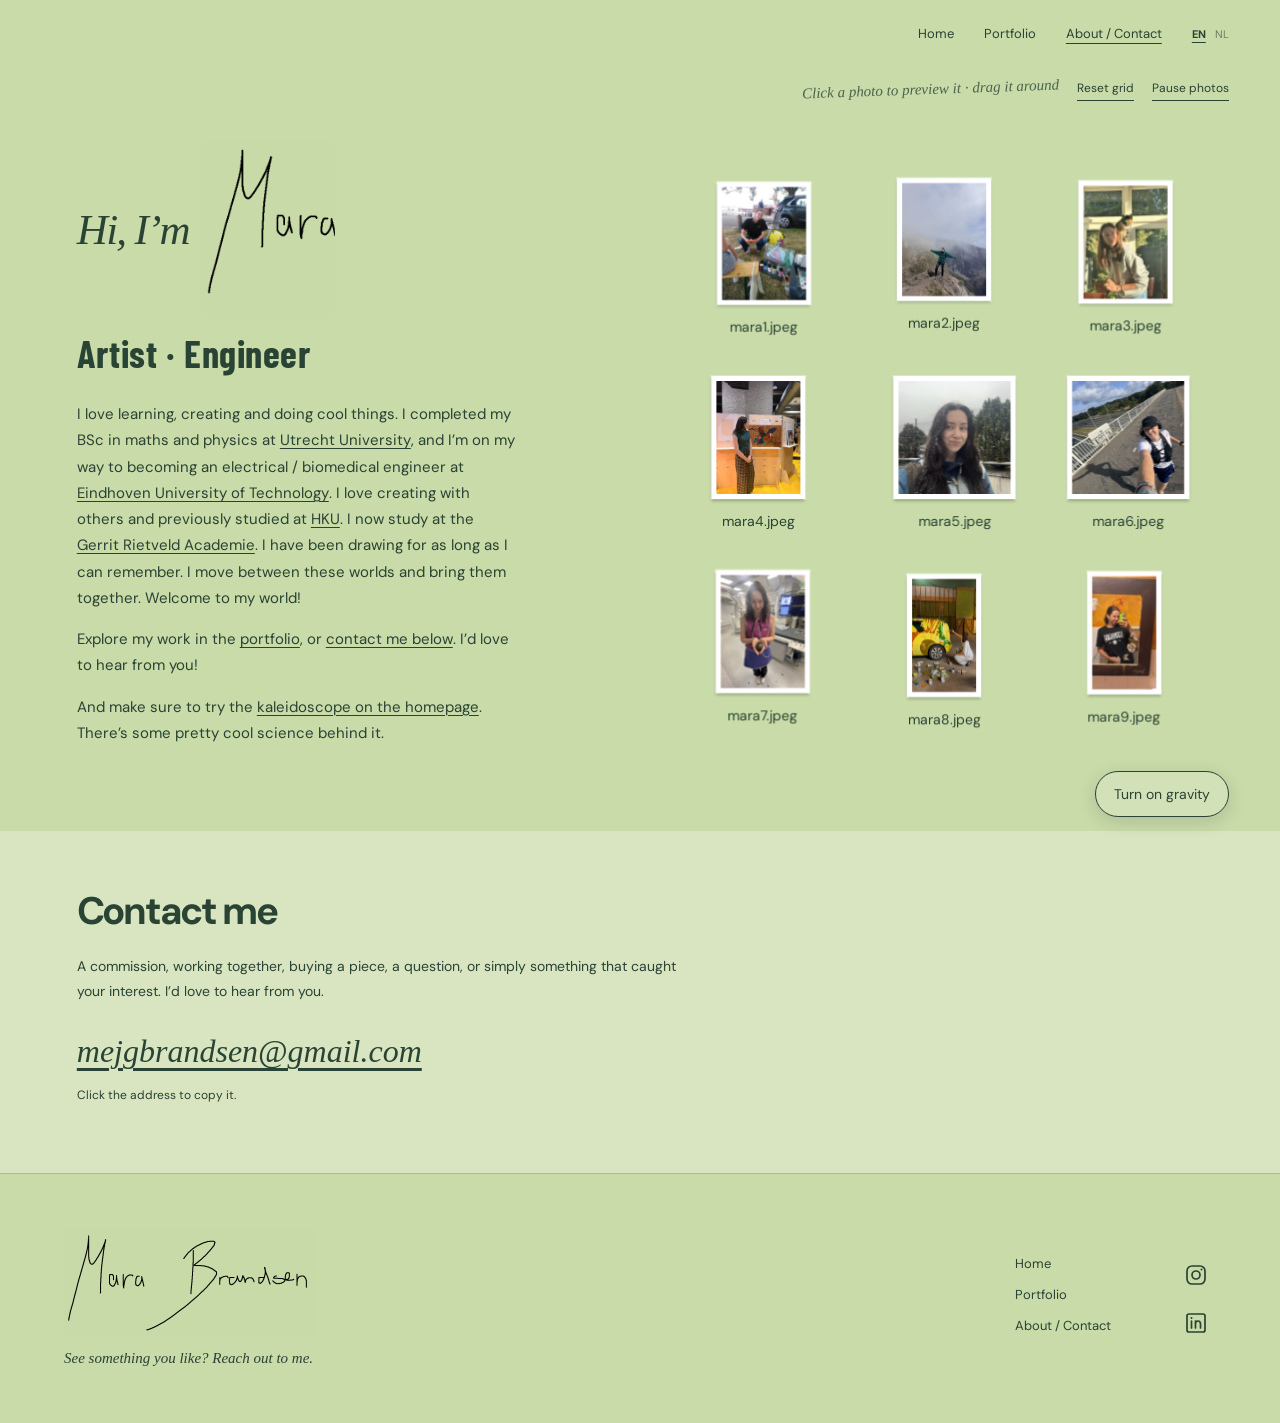
==== commit b91b958e: "Translate artwork titles and stabilize kaleidoscope motion" ====
--- a/public/about.html
+++ b/public/about.html
@@ -1,4 +1,4 @@
-<!doctype html><html lang="en"><head><meta charset="utf-8"><meta name="viewport" content="width=device-width,initial-scale=1"><meta name="description" content="Mara Brandsen, painting, illustration, science and engineering. Get in touch for commissions and collaborations."><title>About / Contact — Mara Brandsen</title><link rel="icon" href="assets/favicon.svg"><link rel="stylesheet" href="styles/fonts.css"><link rel="stylesheet" href="styles/kaleido.css?v=13"><link rel="stylesheet" href="styles/about.css?v=19"><script src="scripts/about.js?v=17" defer></script><script src="scripts/language.js?v=9"></script></head><body class="about-page"><a class="about-skip" href="#main">Skip to content</a>
+<!doctype html><html lang="en"><head><meta charset="utf-8"><meta name="viewport" content="width=device-width,initial-scale=1"><meta name="description" content="Mara Brandsen, painting, illustration, science and engineering. Get in touch for commissions and collaborations."><title>About / Contact — Mara Brandsen</title><link rel="icon" href="assets/favicon.svg"><link rel="stylesheet" href="styles/fonts.css"><link rel="stylesheet" href="styles/kaleido.css?v=13"><link rel="stylesheet" href="styles/about.css?v=20"><script src="scripts/about.js?v=17" defer></script><script src="scripts/language.js?v=10"></script></head><body class="about-page"><a class="about-skip" href="#main">Skip to content</a>
 <header><nav aria-label="Main navigation"><a href="index.html">Home</a><a href="index.html#work">Portfolio</a><a href="about.html" aria-current="page">About / Contact</a></nav></header><div class="wander-tools"><span class="wander-hint">Click a photo to preview it · drag it around</span><button id="reset-grid" type="button">Reset grid</button><button id="wander-toggle" type="button" aria-pressed="true">Pause photos</button></div>
 <main id="main"><section class="about-intro"><div class="about-words"><h1>Hi, I’m<span class="written-first"><img src="assets/name-writing.png?v=signature-original" alt="Mara" width="1000" height="428"></span></h1><p class="about-lead">Artist · Engineer</p><div class="about-copy"><p>I love learning, creating and doing cool things. I completed my BSc in maths and physics at <a href="https://www.uu.nl/en" target="_blank" rel="noopener noreferrer">Utrecht University</a>, and I’m on my way to becoming an electrical / biomedical engineer at <a href="https://www.tue.nl/en/" target="_blank" rel="noopener noreferrer">Eindhoven University of Technology</a>. I love creating with others and previously studied at <a href="https://www.hku.nl/en" target="_blank" rel="noopener noreferrer">HKU</a>. I now study at the <a href="https://rietveldacademie.nl/" target="_blank" rel="noopener noreferrer">Gerrit Rietveld Academie</a>. I have been drawing for as long as I can remember. I move between these worlds and bring them together. Welcome to my world!</p><p>Explore my work in the <a href="index.html#work">portfolio</a>, or <a href="#contact">contact me below</a>. I’d love to hear from you!</p><p>And make sure to try the <a href="index.html">kaleidoscope on the homepage</a>. There’s some pretty cool science behind it.</p></div></div><div class="about-art"><div class="sticker-grid-origin" aria-hidden="true"></div></div><div class="gravity-dock"><button id="gravity-toggle" type="button" aria-pressed="false">Turn on gravity</button><button id="meteor-button" class="meteor-button" type="button" hidden>Launch meteorite ☄</button><div id="gravity-control" class="gravity-control" hidden><label for="gravity-a"><i>a</i> = <output id="gravity-output">Earth · 9.81</output> m/s²</label><input id="gravity-a" type="range" min="0" max="8" step="1" value="5" list="gravity-planets"><datalist id="gravity-planets"><option value="0" label="Moon"></option><option value="1" label="Mercury"></option><option value="2" label="Mars"></option><option value="3" label="Uranus"></option><option value="4" label="Venus"></option><option value="5" label="Earth"></option><option value="6" label="Saturn"></option><option value="7" label="Neptune"></option><option value="8" label="Jupiter"></option></datalist><span class="gravity-help"><button type="button" aria-describedby="gravity-note" aria-label="Compare gravity on different planets">🪐</button><span id="gravity-note" role="tooltip"><i>a</i> is acceleration due to gravity:<br>Moon = 1.62 m/s²<br>Mercury = 3.70 m/s²<br>Venus = 8.87 m/s²<br>Earth = 9.81 m/s²<br>Mars = 3.71 m/s²<br>Jupiter = 24.79 m/s²<br>Saturn = 10.44 m/s²<br>Uranus = 8.69 m/s²<br>Neptune = 11.15 m/s²</span></span></div><output id="meteor-count" class="meteor-count" aria-live="polite">0 meteorites</output></div></section>
 <section class="about-contact" id="contact" aria-labelledby="contact-title"><div class="contact-words"><h2 id="contact-title">Contact me</h2><p>A commission, working together, buying a piece, a question, or simply something that caught your interest. I’d love to hear from you.</p><div class="about-email"><button id="copy-email" type="button" title="Click to copy email address">mejgbrandsen@gmail.com</button><p id="contact-feedback" role="status">Click the address to copy it.</p></div></div></section></main><footer class="new-footer"><div class="footer-intro"><a class="footer-name" href="index.html" aria-label="Mara Brandsen home"><img src="assets/name-writing.png?v=signature-original" alt="Mara Brandsen" width="1000" height="428"></a><p class="footer-note">See something you like? Reach out to me.</p></div><div class="footer-links"><nav aria-label="Footer navigation"><a href="index.html">Home</a><a href="index.html#work">Portfolio</a><a href="about.html">About / Contact</a></nav><div class="socials" aria-label="Social links"><a href="https://www.instagram.com/marabrandsen_/" target="_blank" rel="noopener noreferrer" aria-label="Instagram" title="Instagram"><svg viewBox="0 0 24 24" aria-hidden="true"><rect x="3" y="3" width="18" height="18" rx="5"/><circle cx="12" cy="12" r="4"/><circle cx="17.5" cy="6.5" r="1" fill="currentColor" stroke="none"/></svg></a><a href="https://www.linkedin.com/in/mara-brandsen-b2537720b/" target="_blank" rel="noopener noreferrer" aria-label="LinkedIn" title="LinkedIn"><svg viewBox="0 0 24 24" aria-hidden="true"><rect x="3" y="3" width="18" height="18" rx="2"/><path d="M7.5 10v7M11.5 17v-7m0 3c0-4 5-4 5 0v4"/><circle cx="7.5" cy="7" r="1" fill="currentColor" stroke="none"/></svg></a></div></div></footer><div class="wander-layer" aria-label="Movable photos of Mara"><img id="meteorite" class="meteorite" src="assets/cutout-comet.webp" alt="" hidden><button class="wander-sticker photo-file" type="button" aria-label="Move mara1.jpeg with arrow keys or drag"><span class="photo-frame"><img src="assets/mara1.webp" alt="" draggable="false"></span><span class="photo-filename">mara1.jpeg</span></button><button class="wander-sticker photo-file" type="button" aria-label="Move mara2.jpeg with arrow keys or drag"><span class="photo-frame"><img src="assets/mara2.webp" alt="" draggable="false"></span><span class="photo-filename">mara2.jpeg</span></button><button class="wander-sticker photo-file" type="button" aria-label="Move mara3.jpeg with arrow keys or drag"><span class="photo-frame"><img src="assets/mara3.webp" alt="" draggable="false"></span><span class="photo-filename">mara3.jpeg</span></button><button class="wander-sticker photo-file" type="button" aria-label="Move mara4.jpeg with arrow keys or drag"><span class="photo-frame"><img src="assets/mara4.webp" alt="" draggable="false"></span><span class="photo-filename">mara4.jpeg</span></button><button class="wander-sticker photo-file" type="button" aria-label="Move mara5.jpeg with arrow keys or drag"><span class="photo-frame"><img src="assets/mara5.webp" alt="" draggable="false"></span><span class="photo-filename">mara5.jpeg</span></button><button class="wander-sticker photo-file" type="button" aria-label="Move mara6.jpeg with arrow keys or drag"><span class="photo-frame"><img src="assets/mara6.webp" alt="" draggable="false"></span><span class="photo-filename">mara6.jpeg</span></button><button class="wander-sticker photo-file" type="button" aria-label="Move mara7.jpeg with arrow keys or drag"><span class="photo-frame"><img src="assets/mara7.webp" alt="" draggable="false"></span><span class="photo-filename">mara7.jpeg</span></button><button class="wander-sticker photo-file" type="button" aria-label="Move mara8.jpeg with arrow keys or drag"><span class="photo-frame"><img src="assets/mara8.webp" alt="" draggable="false"></span><span class="photo-filename">mara8.jpeg</span></button><button class="wander-sticker photo-file" type="button" aria-label="Move mara9.jpeg with arrow keys or drag"><span class="photo-frame"><img src="assets/mara9.webp" alt="" draggable="false"></span><span class="photo-filename">mara9.jpeg</span></button></div><aside id="photo-preview" class="photo-preview" hidden><div class="preview-titlebar"><span id="preview-title">mara1.jpeg</span><button id="close-preview" type="button" aria-label="Close photo preview">×</button></div><div class="preview-body"><img id="preview-image" src="assets/mara1.webp" alt=""><div class="preview-copy"><p id="preview-note">Photo 1 of 9</p><a id="preview-work-link" href="index.html#work" hidden>See the artwork</a></div></div></aside></body></html>
--- a/public/styles/about.css
+++ b/public/styles/about.css
@@ -156,3 +156,6 @@
 .about-page.gravity-mode .new-footer{background:var(--space-a,#18285b)}
 .gravity-mode .gravity-dock{background:#f4f0c5;color:#18285b}
 @media(max-width:900px){.gravity-dock{left:5%;right:5%;flex-wrap:wrap;justify-content:flex-end;border-radius:18px}.gravity-dock .gravity-control{order:4;width:100%;min-width:0;max-width:none}.gravity-dock .gravity-control input{width:min(155px,38vw);min-width:min(155px,38vw);max-width:min(155px,38vw);flex-basis:min(155px,38vw)}}
+
+/* Photo preview always sits above page copy and floating controls. */
+.photo-preview{z-index:60}
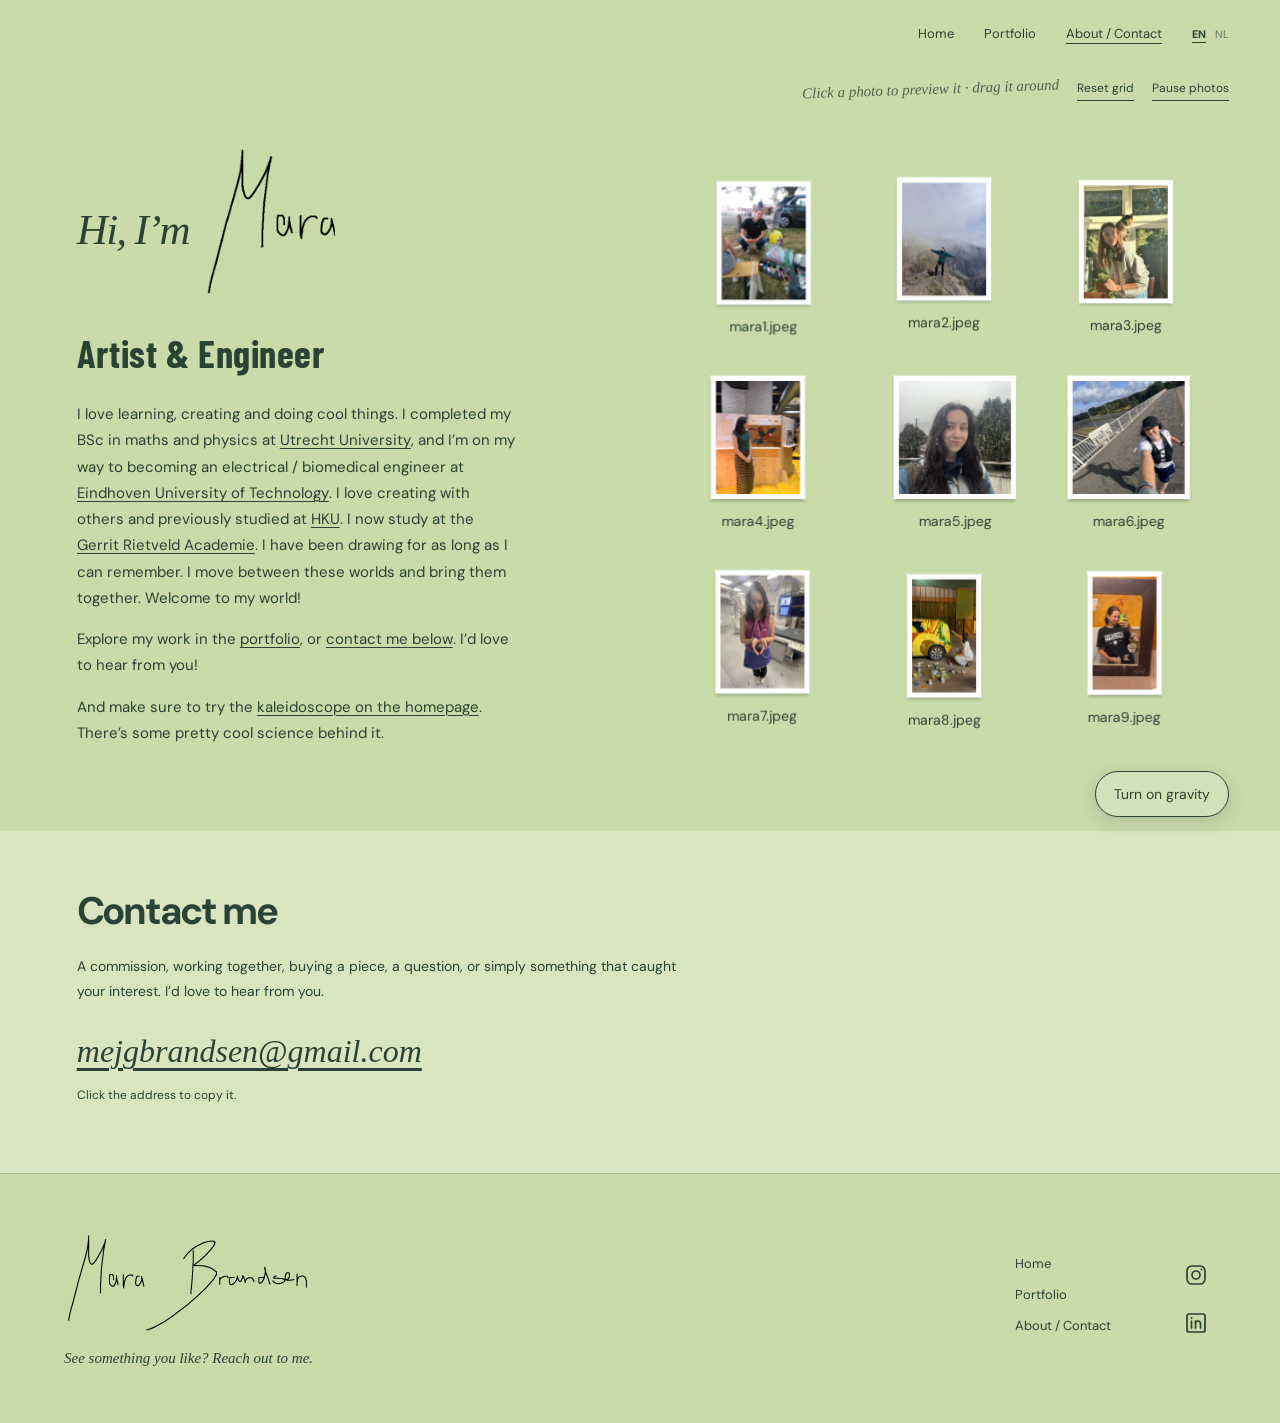
==== commit d9c7eb8b: "Add ampersand to artist and engineer title" ====
--- a/public/about.html
+++ b/public/about.html
@@ -1,4 +1,4 @@
-<!doctype html><html lang="en"><head><meta charset="utf-8"><meta name="viewport" content="width=device-width,initial-scale=1"><meta name="description" content="Mara Brandsen, painting, illustration, science and engineering. Get in touch for commissions and collaborations."><title>About / Contact — Mara Brandsen</title><link rel="icon" href="assets/favicon.svg"><link rel="stylesheet" href="styles/fonts.css"><link rel="stylesheet" href="styles/kaleido.css?v=13"><link rel="stylesheet" href="styles/about.css?v=20"><script src="scripts/about.js?v=17" defer></script><script src="scripts/language.js?v=10"></script></head><body class="about-page"><a class="about-skip" href="#main">Skip to content</a>
+<!doctype html><html lang="en"><head><meta charset="utf-8"><meta name="viewport" content="width=device-width,initial-scale=1"><meta name="description" content="Mara Brandsen, painting, illustration, science and engineering. Get in touch for commissions and collaborations."><title>About / Contact — Mara Brandsen</title><link rel="icon" href="assets/favicon.svg"><link rel="stylesheet" href="styles/fonts.css"><link rel="stylesheet" href="styles/kaleido.css?v=13"><link rel="stylesheet" href="styles/about.css?v=20"><script src="scripts/about.js?v=17" defer></script><script src="scripts/language.js?v=11"></script></head><body class="about-page"><a class="about-skip" href="#main">Skip to content</a>
 <header><nav aria-label="Main navigation"><a href="index.html">Home</a><a href="index.html#work">Portfolio</a><a href="about.html" aria-current="page">About / Contact</a></nav></header><div class="wander-tools"><span class="wander-hint">Click a photo to preview it · drag it around</span><button id="reset-grid" type="button">Reset grid</button><button id="wander-toggle" type="button" aria-pressed="true">Pause photos</button></div>
-<main id="main"><section class="about-intro"><div class="about-words"><h1>Hi, I’m<span class="written-first"><img src="assets/name-writing.png?v=signature-original" alt="Mara" width="1000" height="428"></span></h1><p class="about-lead">Artist · Engineer</p><div class="about-copy"><p>I love learning, creating and doing cool things. I completed my BSc in maths and physics at <a href="https://www.uu.nl/en" target="_blank" rel="noopener noreferrer">Utrecht University</a>, and I’m on my way to becoming an electrical / biomedical engineer at <a href="https://www.tue.nl/en/" target="_blank" rel="noopener noreferrer">Eindhoven University of Technology</a>. I love creating with others and previously studied at <a href="https://www.hku.nl/en" target="_blank" rel="noopener noreferrer">HKU</a>. I now study at the <a href="https://rietveldacademie.nl/" target="_blank" rel="noopener noreferrer">Gerrit Rietveld Academie</a>. I have been drawing for as long as I can remember. I move between these worlds and bring them together. Welcome to my world!</p><p>Explore my work in the <a href="index.html#work">portfolio</a>, or <a href="#contact">contact me below</a>. I’d love to hear from you!</p><p>And make sure to try the <a href="index.html">kaleidoscope on the homepage</a>. There’s some pretty cool science behind it.</p></div></div><div class="about-art"><div class="sticker-grid-origin" aria-hidden="true"></div></div><div class="gravity-dock"><button id="gravity-toggle" type="button" aria-pressed="false">Turn on gravity</button><button id="meteor-button" class="meteor-button" type="button" hidden>Launch meteorite ☄</button><div id="gravity-control" class="gravity-control" hidden><label for="gravity-a"><i>a</i> = <output id="gravity-output">Earth · 9.81</output> m/s²</label><input id="gravity-a" type="range" min="0" max="8" step="1" value="5" list="gravity-planets"><datalist id="gravity-planets"><option value="0" label="Moon"></option><option value="1" label="Mercury"></option><option value="2" label="Mars"></option><option value="3" label="Uranus"></option><option value="4" label="Venus"></option><option value="5" label="Earth"></option><option value="6" label="Saturn"></option><option value="7" label="Neptune"></option><option value="8" label="Jupiter"></option></datalist><span class="gravity-help"><button type="button" aria-describedby="gravity-note" aria-label="Compare gravity on different planets">🪐</button><span id="gravity-note" role="tooltip"><i>a</i> is acceleration due to gravity:<br>Moon = 1.62 m/s²<br>Mercury = 3.70 m/s²<br>Venus = 8.87 m/s²<br>Earth = 9.81 m/s²<br>Mars = 3.71 m/s²<br>Jupiter = 24.79 m/s²<br>Saturn = 10.44 m/s²<br>Uranus = 8.69 m/s²<br>Neptune = 11.15 m/s²</span></span></div><output id="meteor-count" class="meteor-count" aria-live="polite">0 meteorites</output></div></section>
+<main id="main"><section class="about-intro"><div class="about-words"><h1>Hi, I’m<span class="written-first"><img src="assets/name-writing.png?v=signature-original" alt="Mara" width="1000" height="428"></span></h1><p class="about-lead">Artist &amp; Engineer</p><div class="about-copy"><p>I love learning, creating and doing cool things. I completed my BSc in maths and physics at <a href="https://www.uu.nl/en" target="_blank" rel="noopener noreferrer">Utrecht University</a>, and I’m on my way to becoming an electrical / biomedical engineer at <a href="https://www.tue.nl/en/" target="_blank" rel="noopener noreferrer">Eindhoven University of Technology</a>. I love creating with others and previously studied at <a href="https://www.hku.nl/en" target="_blank" rel="noopener noreferrer">HKU</a>. I now study at the <a href="https://rietveldacademie.nl/" target="_blank" rel="noopener noreferrer">Gerrit Rietveld Academie</a>. I have been drawing for as long as I can remember. I move between these worlds and bring them together. Welcome to my world!</p><p>Explore my work in the <a href="index.html#work">portfolio</a>, or <a href="#contact">contact me below</a>. I’d love to hear from you!</p><p>And make sure to try the <a href="index.html">kaleidoscope on the homepage</a>. There’s some pretty cool science behind it.</p></div></div><div class="about-art"><div class="sticker-grid-origin" aria-hidden="true"></div></div><div class="gravity-dock"><button id="gravity-toggle" type="button" aria-pressed="false">Turn on gravity</button><button id="meteor-button" class="meteor-button" type="button" hidden>Launch meteorite ☄</button><div id="gravity-control" class="gravity-control" hidden><label for="gravity-a"><i>a</i> = <output id="gravity-output">Earth · 9.81</output> m/s²</label><input id="gravity-a" type="range" min="0" max="8" step="1" value="5" list="gravity-planets"><datalist id="gravity-planets"><option value="0" label="Moon"></option><option value="1" label="Mercury"></option><option value="2" label="Mars"></option><option value="3" label="Uranus"></option><option value="4" label="Venus"></option><option value="5" label="Earth"></option><option value="6" label="Saturn"></option><option value="7" label="Neptune"></option><option value="8" label="Jupiter"></option></datalist><span class="gravity-help"><button type="button" aria-describedby="gravity-note" aria-label="Compare gravity on different planets">🪐</button><span id="gravity-note" role="tooltip"><i>a</i> is acceleration due to gravity:<br>Moon = 1.62 m/s²<br>Mercury = 3.70 m/s²<br>Venus = 8.87 m/s²<br>Earth = 9.81 m/s²<br>Mars = 3.71 m/s²<br>Jupiter = 24.79 m/s²<br>Saturn = 10.44 m/s²<br>Uranus = 8.69 m/s²<br>Neptune = 11.15 m/s²</span></span></div><output id="meteor-count" class="meteor-count" aria-live="polite">0 meteorites</output></div></section>
 <section class="about-contact" id="contact" aria-labelledby="contact-title"><div class="contact-words"><h2 id="contact-title">Contact me</h2><p>A commission, working together, buying a piece, a question, or simply something that caught your interest. I’d love to hear from you.</p><div class="about-email"><button id="copy-email" type="button" title="Click to copy email address">mejgbrandsen@gmail.com</button><p id="contact-feedback" role="status">Click the address to copy it.</p></div></div></section></main><footer class="new-footer"><div class="footer-intro"><a class="footer-name" href="index.html" aria-label="Mara Brandsen home"><img src="assets/name-writing.png?v=signature-original" alt="Mara Brandsen" width="1000" height="428"></a><p class="footer-note">See something you like? Reach out to me.</p></div><div class="footer-links"><nav aria-label="Footer navigation"><a href="index.html">Home</a><a href="index.html#work">Portfolio</a><a href="about.html">About / Contact</a></nav><div class="socials" aria-label="Social links"><a href="https://www.instagram.com/marabrandsen_/" target="_blank" rel="noopener noreferrer" aria-label="Instagram" title="Instagram"><svg viewBox="0 0 24 24" aria-hidden="true"><rect x="3" y="3" width="18" height="18" rx="5"/><circle cx="12" cy="12" r="4"/><circle cx="17.5" cy="6.5" r="1" fill="currentColor" stroke="none"/></svg></a><a href="https://www.linkedin.com/in/mara-brandsen-b2537720b/" target="_blank" rel="noopener noreferrer" aria-label="LinkedIn" title="LinkedIn"><svg viewBox="0 0 24 24" aria-hidden="true"><rect x="3" y="3" width="18" height="18" rx="2"/><path d="M7.5 10v7M11.5 17v-7m0 3c0-4 5-4 5 0v4"/><circle cx="7.5" cy="7" r="1" fill="currentColor" stroke="none"/></svg></a></div></div></footer><div class="wander-layer" aria-label="Movable photos of Mara"><img id="meteorite" class="meteorite" src="assets/cutout-comet.webp" alt="" hidden><button class="wander-sticker photo-file" type="button" aria-label="Move mara1.jpeg with arrow keys or drag"><span class="photo-frame"><img src="assets/mara1.webp" alt="" draggable="false"></span><span class="photo-filename">mara1.jpeg</span></button><button class="wander-sticker photo-file" type="button" aria-label="Move mara2.jpeg with arrow keys or drag"><span class="photo-frame"><img src="assets/mara2.webp" alt="" draggable="false"></span><span class="photo-filename">mara2.jpeg</span></button><button class="wander-sticker photo-file" type="button" aria-label="Move mara3.jpeg with arrow keys or drag"><span class="photo-frame"><img src="assets/mara3.webp" alt="" draggable="false"></span><span class="photo-filename">mara3.jpeg</span></button><button class="wander-sticker photo-file" type="button" aria-label="Move mara4.jpeg with arrow keys or drag"><span class="photo-frame"><img src="assets/mara4.webp" alt="" draggable="false"></span><span class="photo-filename">mara4.jpeg</span></button><button class="wander-sticker photo-file" type="button" aria-label="Move mara5.jpeg with arrow keys or drag"><span class="photo-frame"><img src="assets/mara5.webp" alt="" draggable="false"></span><span class="photo-filename">mara5.jpeg</span></button><button class="wander-sticker photo-file" type="button" aria-label="Move mara6.jpeg with arrow keys or drag"><span class="photo-frame"><img src="assets/mara6.webp" alt="" draggable="false"></span><span class="photo-filename">mara6.jpeg</span></button><button class="wander-sticker photo-file" type="button" aria-label="Move mara7.jpeg with arrow keys or drag"><span class="photo-frame"><img src="assets/mara7.webp" alt="" draggable="false"></span><span class="photo-filename">mara7.jpeg</span></button><button class="wander-sticker photo-file" type="button" aria-label="Move mara8.jpeg with arrow keys or drag"><span class="photo-frame"><img src="assets/mara8.webp" alt="" draggable="false"></span><span class="photo-filename">mara8.jpeg</span></button><button class="wander-sticker photo-file" type="button" aria-label="Move mara9.jpeg with arrow keys or drag"><span class="photo-frame"><img src="assets/mara9.webp" alt="" draggable="false"></span><span class="photo-filename">mara9.jpeg</span></button></div><aside id="photo-preview" class="photo-preview" hidden><div class="preview-titlebar"><span id="preview-title">mara1.jpeg</span><button id="close-preview" type="button" aria-label="Close photo preview">×</button></div><div class="preview-body"><img id="preview-image" src="assets/mara1.webp" alt=""><div class="preview-copy"><p id="preview-note">Photo 1 of 9</p><a id="preview-work-link" href="index.html#work" hidden>See the artwork</a></div></div></aside></body></html>
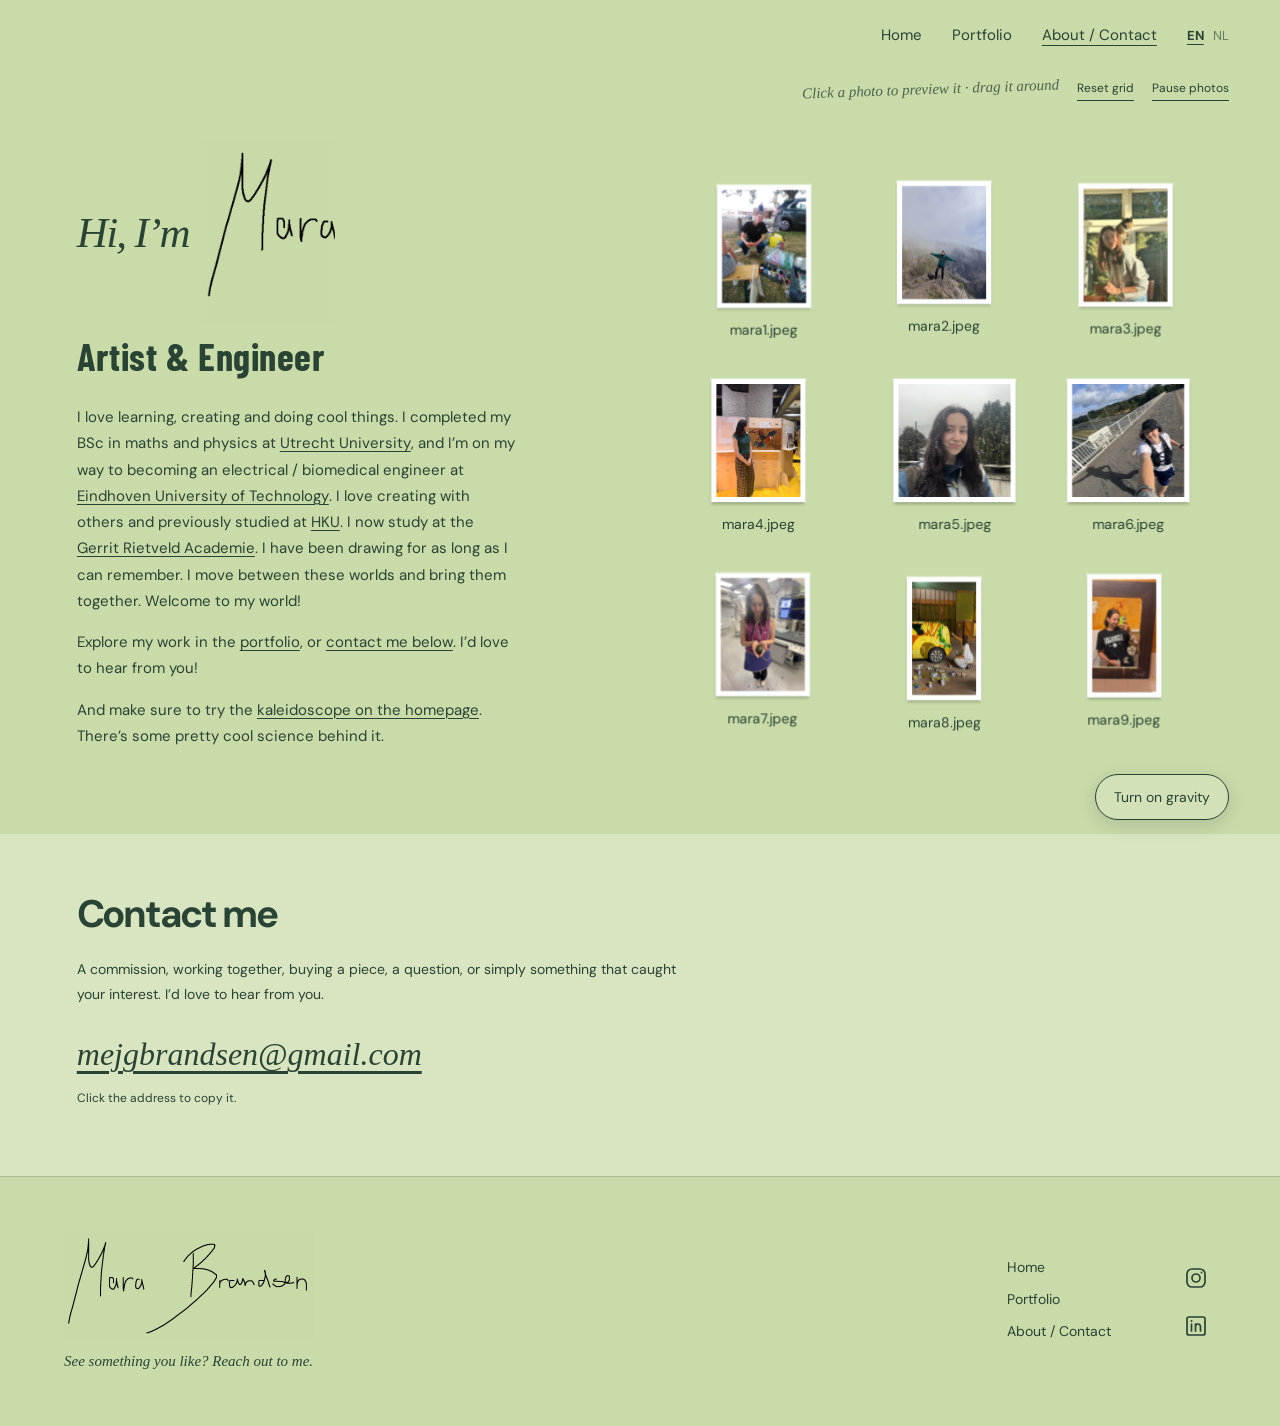
==== commit 59c30ba1: "Refine homepage scale and gravity help" ====
--- a/public/about.html
+++ b/public/about.html
@@ -1,4 +1,4 @@
-<!doctype html><html lang="en"><head><meta charset="utf-8"><meta name="viewport" content="width=device-width,initial-scale=1"><meta name="description" content="Mara Brandsen, painting, illustration, science and engineering. Get in touch for commissions and collaborations."><title>About / Contact — Mara Brandsen</title><link rel="icon" href="assets/favicon.svg"><link rel="stylesheet" href="styles/fonts.css"><link rel="stylesheet" href="styles/kaleido.css?v=13"><link rel="stylesheet" href="styles/about.css?v=20"><script src="scripts/about.js?v=17" defer></script><script src="scripts/language.js?v=11"></script></head><body class="about-page"><a class="about-skip" href="#main">Skip to content</a>
+<!doctype html><html lang="en"><head><meta charset="utf-8"><meta name="viewport" content="width=device-width,initial-scale=1"><meta name="description" content="Mara Brandsen, painting, illustration, science and engineering. Get in touch for commissions and collaborations."><title>About / Contact — Mara Brandsen</title><link rel="icon" href="assets/favicon.svg"><link rel="stylesheet" href="styles/fonts.css"><link rel="stylesheet" href="styles/kaleido.css?v=13"><link rel="stylesheet" href="styles/about.css?v=21"><script src="scripts/about.js?v=18" defer></script><script src="scripts/language.js?v=12"></script></head><body class="about-page"><a class="about-skip" href="#main">Skip to content</a>
 <header><nav aria-label="Main navigation"><a href="index.html">Home</a><a href="index.html#work">Portfolio</a><a href="about.html" aria-current="page">About / Contact</a></nav></header><div class="wander-tools"><span class="wander-hint">Click a photo to preview it · drag it around</span><button id="reset-grid" type="button">Reset grid</button><button id="wander-toggle" type="button" aria-pressed="true">Pause photos</button></div>
-<main id="main"><section class="about-intro"><div class="about-words"><h1>Hi, I’m<span class="written-first"><img src="assets/name-writing.png?v=signature-original" alt="Mara" width="1000" height="428"></span></h1><p class="about-lead">Artist &amp; Engineer</p><div class="about-copy"><p>I love learning, creating and doing cool things. I completed my BSc in maths and physics at <a href="https://www.uu.nl/en" target="_blank" rel="noopener noreferrer">Utrecht University</a>, and I’m on my way to becoming an electrical / biomedical engineer at <a href="https://www.tue.nl/en/" target="_blank" rel="noopener noreferrer">Eindhoven University of Technology</a>. I love creating with others and previously studied at <a href="https://www.hku.nl/en" target="_blank" rel="noopener noreferrer">HKU</a>. I now study at the <a href="https://rietveldacademie.nl/" target="_blank" rel="noopener noreferrer">Gerrit Rietveld Academie</a>. I have been drawing for as long as I can remember. I move between these worlds and bring them together. Welcome to my world!</p><p>Explore my work in the <a href="index.html#work">portfolio</a>, or <a href="#contact">contact me below</a>. I’d love to hear from you!</p><p>And make sure to try the <a href="index.html">kaleidoscope on the homepage</a>. There’s some pretty cool science behind it.</p></div></div><div class="about-art"><div class="sticker-grid-origin" aria-hidden="true"></div></div><div class="gravity-dock"><button id="gravity-toggle" type="button" aria-pressed="false">Turn on gravity</button><button id="meteor-button" class="meteor-button" type="button" hidden>Launch meteorite ☄</button><div id="gravity-control" class="gravity-control" hidden><label for="gravity-a"><i>a</i> = <output id="gravity-output">Earth · 9.81</output> m/s²</label><input id="gravity-a" type="range" min="0" max="8" step="1" value="5" list="gravity-planets"><datalist id="gravity-planets"><option value="0" label="Moon"></option><option value="1" label="Mercury"></option><option value="2" label="Mars"></option><option value="3" label="Uranus"></option><option value="4" label="Venus"></option><option value="5" label="Earth"></option><option value="6" label="Saturn"></option><option value="7" label="Neptune"></option><option value="8" label="Jupiter"></option></datalist><span class="gravity-help"><button type="button" aria-describedby="gravity-note" aria-label="Compare gravity on different planets">🪐</button><span id="gravity-note" role="tooltip"><i>a</i> is acceleration due to gravity:<br>Moon = 1.62 m/s²<br>Mercury = 3.70 m/s²<br>Venus = 8.87 m/s²<br>Earth = 9.81 m/s²<br>Mars = 3.71 m/s²<br>Jupiter = 24.79 m/s²<br>Saturn = 10.44 m/s²<br>Uranus = 8.69 m/s²<br>Neptune = 11.15 m/s²</span></span></div><output id="meteor-count" class="meteor-count" aria-live="polite">0 meteorites</output></div></section>
+<main id="main"><section class="about-intro"><div class="about-words"><h1>Hi, I’m<span class="written-first"><img src="assets/name-writing.png?v=signature-original" alt="Mara" width="1000" height="428"></span></h1><p class="about-lead">Artist &amp; Engineer</p><div class="about-copy"><p>I love learning, creating and doing cool things. I completed my BSc in maths and physics at <a href="https://www.uu.nl/en" target="_blank" rel="noopener noreferrer">Utrecht University</a>, and I’m on my way to becoming an electrical / biomedical engineer at <a href="https://www.tue.nl/en/" target="_blank" rel="noopener noreferrer">Eindhoven University of Technology</a>. I love creating with others and previously studied at <a href="https://www.hku.nl/en" target="_blank" rel="noopener noreferrer">HKU</a>. I now study at the <a href="https://rietveldacademie.nl/" target="_blank" rel="noopener noreferrer">Gerrit Rietveld Academie</a>. I have been drawing for as long as I can remember. I move between these worlds and bring them together. Welcome to my world!</p><p>Explore my work in the <a href="index.html#work">portfolio</a>, or <a href="#contact">contact me below</a>. I’d love to hear from you!</p><p>And make sure to try the <a href="index.html">kaleidoscope on the homepage</a>. There’s some pretty cool science behind it.</p></div></div><div class="about-art"><div class="sticker-grid-origin" aria-hidden="true"></div></div><div class="gravity-dock"><button id="gravity-toggle" type="button" aria-pressed="false">Turn on gravity</button><button id="meteor-button" class="meteor-button" type="button" hidden>Launch meteorite ☄</button><div id="gravity-control" class="gravity-control" hidden><label for="gravity-a"><i>a</i> = <output id="gravity-output">Earth · 9.81</output> m/s²</label><input id="gravity-a" type="range" min="0" max="8" step="1" value="5" list="gravity-planets"><datalist id="gravity-planets"><option value="0" label="Moon"></option><option value="1" label="Mercury"></option><option value="2" label="Mars"></option><option value="3" label="Uranus"></option><option value="4" label="Venus"></option><option value="5" label="Earth"></option><option value="6" label="Saturn"></option><option value="7" label="Neptune"></option><option value="8" label="Jupiter"></option></datalist><span class="gravity-help"><button type="button" aria-describedby="gravity-note" aria-label="Compare gravity on different planets">🪐</button><span id="gravity-note" role="tooltip"><i>a</i> is acceleration due to gravity:<br>Moon = 1.62 m/s²<br>Mercury = 3.70 m/s²<br>Venus = 8.87 m/s²<br>Earth = 9.81 m/s²<br>Mars = 3.71 m/s²<br>Jupiter = 24.79 m/s²<br>Saturn = 10.44 m/s²<br>Uranus = 8.69 m/s²<br>Neptune = 11.15 m/s²</span></span><span class="physics-help"><button type="button" aria-describedby="physics-note">How it works</button><span id="physics-note" role="tooltip">Gravity pulls objects toward a planet. The number a tells you how quickly a falling object speeds up. A larger number makes the photos fall faster and hit the ground with more force.</span></span></div><output id="meteor-count" class="meteor-count" aria-live="polite">0 meteorites</output></div></section>
 <section class="about-contact" id="contact" aria-labelledby="contact-title"><div class="contact-words"><h2 id="contact-title">Contact me</h2><p>A commission, working together, buying a piece, a question, or simply something that caught your interest. I’d love to hear from you.</p><div class="about-email"><button id="copy-email" type="button" title="Click to copy email address">mejgbrandsen@gmail.com</button><p id="contact-feedback" role="status">Click the address to copy it.</p></div></div></section></main><footer class="new-footer"><div class="footer-intro"><a class="footer-name" href="index.html" aria-label="Mara Brandsen home"><img src="assets/name-writing.png?v=signature-original" alt="Mara Brandsen" width="1000" height="428"></a><p class="footer-note">See something you like? Reach out to me.</p></div><div class="footer-links"><nav aria-label="Footer navigation"><a href="index.html">Home</a><a href="index.html#work">Portfolio</a><a href="about.html">About / Contact</a></nav><div class="socials" aria-label="Social links"><a href="https://www.instagram.com/marabrandsen_/" target="_blank" rel="noopener noreferrer" aria-label="Instagram" title="Instagram"><svg viewBox="0 0 24 24" aria-hidden="true"><rect x="3" y="3" width="18" height="18" rx="5"/><circle cx="12" cy="12" r="4"/><circle cx="17.5" cy="6.5" r="1" fill="currentColor" stroke="none"/></svg></a><a href="https://www.linkedin.com/in/mara-brandsen-b2537720b/" target="_blank" rel="noopener noreferrer" aria-label="LinkedIn" title="LinkedIn"><svg viewBox="0 0 24 24" aria-hidden="true"><rect x="3" y="3" width="18" height="18" rx="2"/><path d="M7.5 10v7M11.5 17v-7m0 3c0-4 5-4 5 0v4"/><circle cx="7.5" cy="7" r="1" fill="currentColor" stroke="none"/></svg></a></div></div></footer><div class="wander-layer" aria-label="Movable photos of Mara"><img id="meteorite" class="meteorite" src="assets/cutout-comet.webp" alt="" hidden><button class="wander-sticker photo-file" type="button" aria-label="Move mara1.jpeg with arrow keys or drag"><span class="photo-frame"><img src="assets/mara1.webp" alt="" draggable="false"></span><span class="photo-filename">mara1.jpeg</span></button><button class="wander-sticker photo-file" type="button" aria-label="Move mara2.jpeg with arrow keys or drag"><span class="photo-frame"><img src="assets/mara2.webp" alt="" draggable="false"></span><span class="photo-filename">mara2.jpeg</span></button><button class="wander-sticker photo-file" type="button" aria-label="Move mara3.jpeg with arrow keys or drag"><span class="photo-frame"><img src="assets/mara3.webp" alt="" draggable="false"></span><span class="photo-filename">mara3.jpeg</span></button><button class="wander-sticker photo-file" type="button" aria-label="Move mara4.jpeg with arrow keys or drag"><span class="photo-frame"><img src="assets/mara4.webp" alt="" draggable="false"></span><span class="photo-filename">mara4.jpeg</span></button><button class="wander-sticker photo-file" type="button" aria-label="Move mara5.jpeg with arrow keys or drag"><span class="photo-frame"><img src="assets/mara5.webp" alt="" draggable="false"></span><span class="photo-filename">mara5.jpeg</span></button><button class="wander-sticker photo-file" type="button" aria-label="Move mara6.jpeg with arrow keys or drag"><span class="photo-frame"><img src="assets/mara6.webp" alt="" draggable="false"></span><span class="photo-filename">mara6.jpeg</span></button><button class="wander-sticker photo-file" type="button" aria-label="Move mara7.jpeg with arrow keys or drag"><span class="photo-frame"><img src="assets/mara7.webp" alt="" draggable="false"></span><span class="photo-filename">mara7.jpeg</span></button><button class="wander-sticker photo-file" type="button" aria-label="Move mara8.jpeg with arrow keys or drag"><span class="photo-frame"><img src="assets/mara8.webp" alt="" draggable="false"></span><span class="photo-filename">mara8.jpeg</span></button><button class="wander-sticker photo-file" type="button" aria-label="Move mara9.jpeg with arrow keys or drag"><span class="photo-frame"><img src="assets/mara9.webp" alt="" draggable="false"></span><span class="photo-filename">mara9.jpeg</span></button></div><aside id="photo-preview" class="photo-preview" hidden><div class="preview-titlebar"><span id="preview-title">mara1.jpeg</span><button id="close-preview" type="button" aria-label="Close photo preview">×</button></div><div class="preview-body"><img id="preview-image" src="assets/mara1.webp" alt=""><div class="preview-copy"><p id="preview-note">Photo 1 of 9</p><a id="preview-work-link" href="index.html#work" hidden>See the artwork</a></div></div></aside></body></html>
--- a/public/styles/kaleido.css
+++ b/public/styles/kaleido.css
@@ -132,3 +132,22 @@
 .identity .home-hello{font-size:clamp(26px,2.5vw,38px);line-height:1;letter-spacing:0;margin-bottom:0}
 .identity .home-role{font-size:clamp(13px,1.3vw,18px);line-height:.9;letter-spacing:.07em;margin:0}
 @media(max-width:700px){.identity .home-hello{font-size:24px}.identity .home-role{font-size:13px}}
+
+/* Readability pass: let the artwork lead while keeping the small controls legible. */
+@media(min-width:701px){
+ .scope{width:61%;height:84%;right:0;top:3%}
+}
+header nav a{font-size:15px}
+.language-switch,.language-switch a{font-size:13px}
+.instrument #original,.instrument .change-text,.instrument .sliders label{font-size:14px}
+.instrument #motion,.instrument #download,.instrument .science-link{font-size:13px}
+.sorts button{font-size:14px}
+.size{font-size:12px}
+.new-footer a{font-size:14px}
+.footer-note{font-size:15px}
+@media(max-width:700px){
+ .scope{right:-2%;top:35%;width:104%;height:50%}
+ header nav a{font-size:13px}
+ .instrument #original,.instrument .change-text,.instrument .sliders label{font-size:12px}
+ .instrument #motion,.instrument #download,.instrument .science-link{font-size:11px}
+}
--- a/public/styles/about.css
+++ b/public/styles/about.css
@@ -159,3 +159,16 @@
 
 /* Photo preview always sits above page copy and floating controls. */
 .photo-preview{z-index:60}
+
+/* Plain-language gravity help beside the Saturn control. */
+.gravity-dock .gravity-control{width:500px;min-width:500px;max-width:500px}
+.gravity-control label,.meteor-count{font-size:12px}
+.physics-help{position:relative;display:inline-flex;align-items:center}
+.physics-help>button{white-space:nowrap;padding:3px 0!important;border:0!important;border-bottom:1px solid currentColor!important;background:transparent;font:600 11px/1.2 'DM Sans',Arial,sans-serif;color:inherit}
+.physics-help [role=tooltip]{position:absolute;right:0;bottom:calc(100% + 10px);width:280px;padding:14px 16px;border-radius:12px;background:#f7f5e9;color:#18285b;text-align:left;font:13px/1.5 'DM Sans',Arial,sans-serif;box-shadow:6px 8px 0 #101a3d2b;opacity:0;visibility:hidden;transform:translateY(5px);transition:.16s ease;pointer-events:none}
+.physics-help:hover [role=tooltip],.physics-help:focus-within [role=tooltip]{opacity:1;visibility:visible;transform:none}
+@media(max-width:1100px){
+ .gravity-dock{left:5%;right:5%;flex-wrap:wrap;justify-content:flex-end;border-radius:18px}
+ .gravity-dock .gravity-control{order:4;width:100%;min-width:0;max-width:none}
+ .physics-help [role=tooltip]{right:-4px;width:min(280px,78vw)}
+}
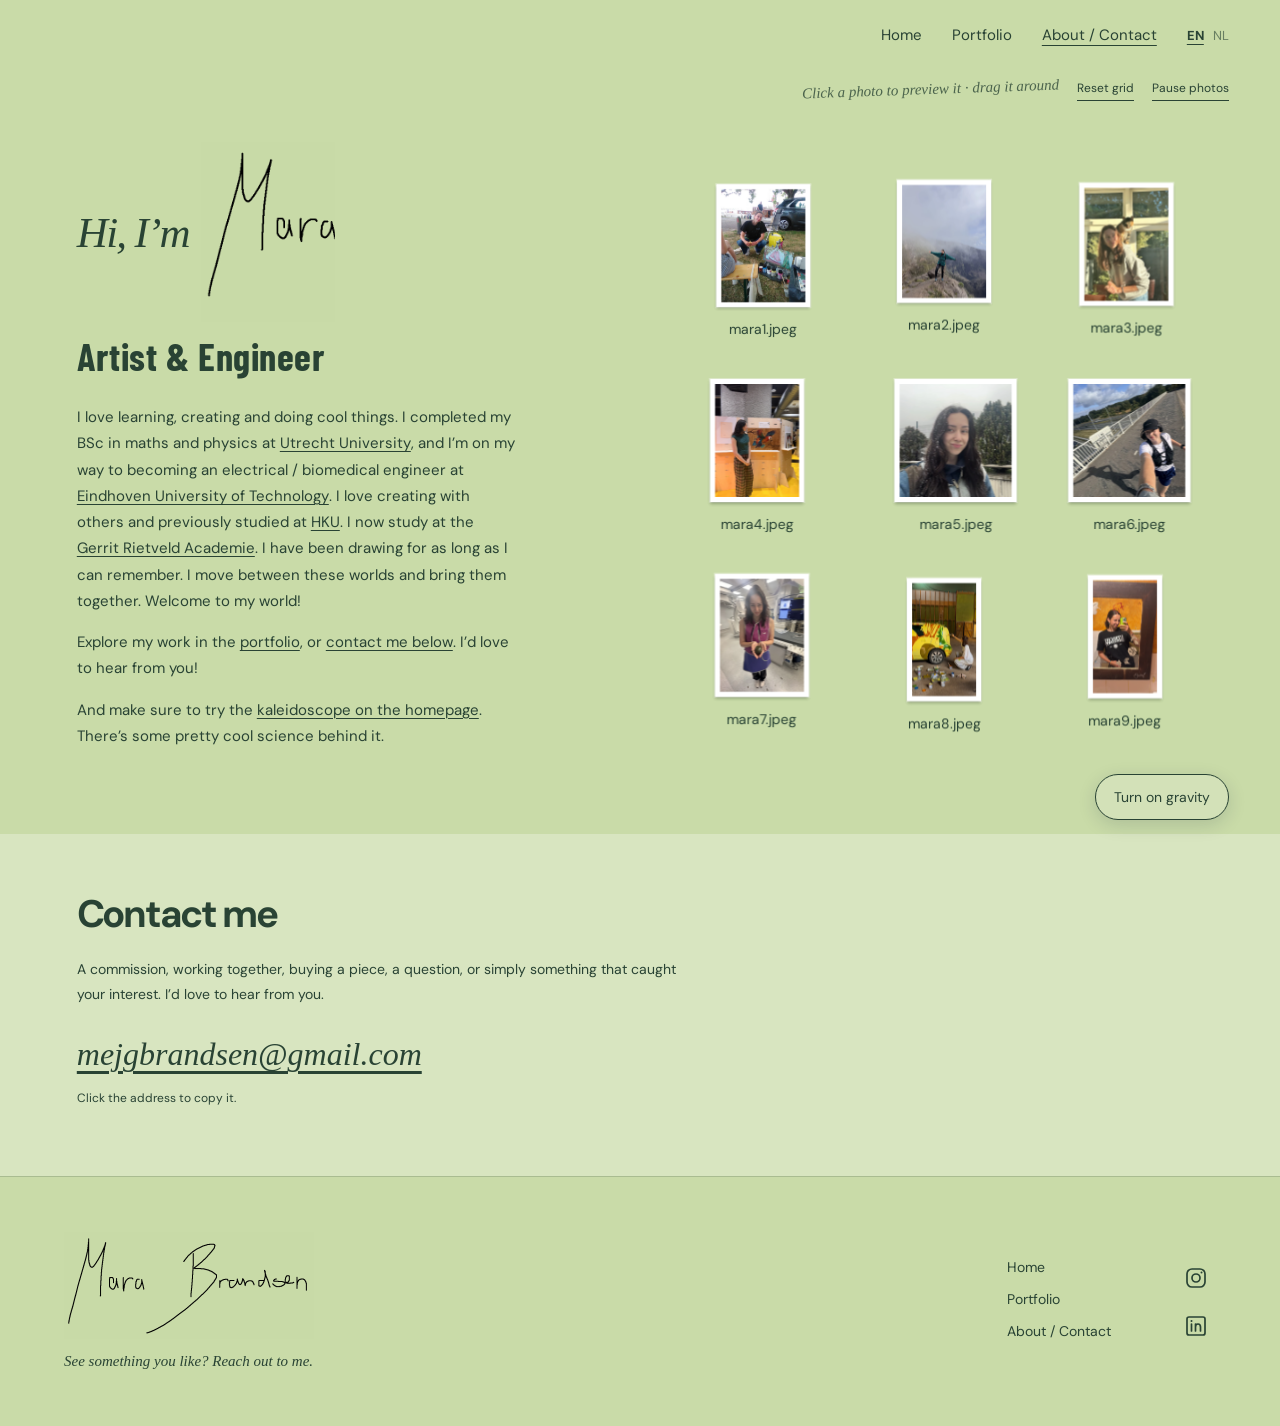
==== commit e27f3e35: "Soften photo throw physics" ====
--- a/public/about.html
+++ b/public/about.html
@@ -1,4 +1,4 @@
-<!doctype html><html lang="en"><head><meta charset="utf-8"><meta name="viewport" content="width=device-width,initial-scale=1"><meta name="description" content="Mara Brandsen, painting, illustration, science and engineering. Get in touch for commissions and collaborations."><title>About / Contact — Mara Brandsen</title><link rel="icon" href="assets/favicon.svg"><link rel="stylesheet" href="styles/fonts.css"><link rel="stylesheet" href="styles/kaleido.css?v=13"><link rel="stylesheet" href="styles/about.css?v=21"><script src="scripts/about.js?v=18" defer></script><script src="scripts/language.js?v=12"></script></head><body class="about-page"><a class="about-skip" href="#main">Skip to content</a>
+<!doctype html><html lang="en"><head><meta charset="utf-8"><meta name="viewport" content="width=device-width,initial-scale=1"><meta name="description" content="Mara Brandsen, painting, illustration, science and engineering. Get in touch for commissions and collaborations."><title>About / Contact — Mara Brandsen</title><link rel="icon" href="assets/favicon.svg"><link rel="stylesheet" href="styles/fonts.css"><link rel="stylesheet" href="styles/kaleido.css?v=13"><link rel="stylesheet" href="styles/about.css?v=21"><script src="scripts/about.js?v=19" defer></script><script src="scripts/language.js?v=12"></script></head><body class="about-page"><a class="about-skip" href="#main">Skip to content</a>
 <header><nav aria-label="Main navigation"><a href="index.html">Home</a><a href="index.html#work">Portfolio</a><a href="about.html" aria-current="page">About / Contact</a></nav></header><div class="wander-tools"><span class="wander-hint">Click a photo to preview it · drag it around</span><button id="reset-grid" type="button">Reset grid</button><button id="wander-toggle" type="button" aria-pressed="true">Pause photos</button></div>
 <main id="main"><section class="about-intro"><div class="about-words"><h1>Hi, I’m<span class="written-first"><img src="assets/name-writing.png?v=signature-original" alt="Mara" width="1000" height="428"></span></h1><p class="about-lead">Artist &amp; Engineer</p><div class="about-copy"><p>I love learning, creating and doing cool things. I completed my BSc in maths and physics at <a href="https://www.uu.nl/en" target="_blank" rel="noopener noreferrer">Utrecht University</a>, and I’m on my way to becoming an electrical / biomedical engineer at <a href="https://www.tue.nl/en/" target="_blank" rel="noopener noreferrer">Eindhoven University of Technology</a>. I love creating with others and previously studied at <a href="https://www.hku.nl/en" target="_blank" rel="noopener noreferrer">HKU</a>. I now study at the <a href="https://rietveldacademie.nl/" target="_blank" rel="noopener noreferrer">Gerrit Rietveld Academie</a>. I have been drawing for as long as I can remember. I move between these worlds and bring them together. Welcome to my world!</p><p>Explore my work in the <a href="index.html#work">portfolio</a>, or <a href="#contact">contact me below</a>. I’d love to hear from you!</p><p>And make sure to try the <a href="index.html">kaleidoscope on the homepage</a>. There’s some pretty cool science behind it.</p></div></div><div class="about-art"><div class="sticker-grid-origin" aria-hidden="true"></div></div><div class="gravity-dock"><button id="gravity-toggle" type="button" aria-pressed="false">Turn on gravity</button><button id="meteor-button" class="meteor-button" type="button" hidden>Launch meteorite ☄</button><div id="gravity-control" class="gravity-control" hidden><label for="gravity-a"><i>a</i> = <output id="gravity-output">Earth · 9.81</output> m/s²</label><input id="gravity-a" type="range" min="0" max="8" step="1" value="5" list="gravity-planets"><datalist id="gravity-planets"><option value="0" label="Moon"></option><option value="1" label="Mercury"></option><option value="2" label="Mars"></option><option value="3" label="Uranus"></option><option value="4" label="Venus"></option><option value="5" label="Earth"></option><option value="6" label="Saturn"></option><option value="7" label="Neptune"></option><option value="8" label="Jupiter"></option></datalist><span class="gravity-help"><button type="button" aria-describedby="gravity-note" aria-label="Compare gravity on different planets">🪐</button><span id="gravity-note" role="tooltip"><i>a</i> is acceleration due to gravity:<br>Moon = 1.62 m/s²<br>Mercury = 3.70 m/s²<br>Venus = 8.87 m/s²<br>Earth = 9.81 m/s²<br>Mars = 3.71 m/s²<br>Jupiter = 24.79 m/s²<br>Saturn = 10.44 m/s²<br>Uranus = 8.69 m/s²<br>Neptune = 11.15 m/s²</span></span><span class="physics-help"><button type="button" aria-describedby="physics-note">How it works</button><span id="physics-note" role="tooltip">Gravity pulls objects toward a planet. The number a tells you how quickly a falling object speeds up. A larger number makes the photos fall faster and hit the ground with more force.</span></span></div><output id="meteor-count" class="meteor-count" aria-live="polite">0 meteorites</output></div></section>
 <section class="about-contact" id="contact" aria-labelledby="contact-title"><div class="contact-words"><h2 id="contact-title">Contact me</h2><p>A commission, working together, buying a piece, a question, or simply something that caught your interest. I’d love to hear from you.</p><div class="about-email"><button id="copy-email" type="button" title="Click to copy email address">mejgbrandsen@gmail.com</button><p id="contact-feedback" role="status">Click the address to copy it.</p></div></div></section></main><footer class="new-footer"><div class="footer-intro"><a class="footer-name" href="index.html" aria-label="Mara Brandsen home"><img src="assets/name-writing.png?v=signature-original" alt="Mara Brandsen" width="1000" height="428"></a><p class="footer-note">See something you like? Reach out to me.</p></div><div class="footer-links"><nav aria-label="Footer navigation"><a href="index.html">Home</a><a href="index.html#work">Portfolio</a><a href="about.html">About / Contact</a></nav><div class="socials" aria-label="Social links"><a href="https://www.instagram.com/marabrandsen_/" target="_blank" rel="noopener noreferrer" aria-label="Instagram" title="Instagram"><svg viewBox="0 0 24 24" aria-hidden="true"><rect x="3" y="3" width="18" height="18" rx="5"/><circle cx="12" cy="12" r="4"/><circle cx="17.5" cy="6.5" r="1" fill="currentColor" stroke="none"/></svg></a><a href="https://www.linkedin.com/in/mara-brandsen-b2537720b/" target="_blank" rel="noopener noreferrer" aria-label="LinkedIn" title="LinkedIn"><svg viewBox="0 0 24 24" aria-hidden="true"><rect x="3" y="3" width="18" height="18" rx="2"/><path d="M7.5 10v7M11.5 17v-7m0 3c0-4 5-4 5 0v4"/><circle cx="7.5" cy="7" r="1" fill="currentColor" stroke="none"/></svg></a></div></div></footer><div class="wander-layer" aria-label="Movable photos of Mara"><img id="meteorite" class="meteorite" src="assets/cutout-comet.webp" alt="" hidden><button class="wander-sticker photo-file" type="button" aria-label="Move mara1.jpeg with arrow keys or drag"><span class="photo-frame"><img src="assets/mara1.webp" alt="" draggable="false"></span><span class="photo-filename">mara1.jpeg</span></button><button class="wander-sticker photo-file" type="button" aria-label="Move mara2.jpeg with arrow keys or drag"><span class="photo-frame"><img src="assets/mara2.webp" alt="" draggable="false"></span><span class="photo-filename">mara2.jpeg</span></button><button class="wander-sticker photo-file" type="button" aria-label="Move mara3.jpeg with arrow keys or drag"><span class="photo-frame"><img src="assets/mara3.webp" alt="" draggable="false"></span><span class="photo-filename">mara3.jpeg</span></button><button class="wander-sticker photo-file" type="button" aria-label="Move mara4.jpeg with arrow keys or drag"><span class="photo-frame"><img src="assets/mara4.webp" alt="" draggable="false"></span><span class="photo-filename">mara4.jpeg</span></button><button class="wander-sticker photo-file" type="button" aria-label="Move mara5.jpeg with arrow keys or drag"><span class="photo-frame"><img src="assets/mara5.webp" alt="" draggable="false"></span><span class="photo-filename">mara5.jpeg</span></button><button class="wander-sticker photo-file" type="button" aria-label="Move mara6.jpeg with arrow keys or drag"><span class="photo-frame"><img src="assets/mara6.webp" alt="" draggable="false"></span><span class="photo-filename">mara6.jpeg</span></button><button class="wander-sticker photo-file" type="button" aria-label="Move mara7.jpeg with arrow keys or drag"><span class="photo-frame"><img src="assets/mara7.webp" alt="" draggable="false"></span><span class="photo-filename">mara7.jpeg</span></button><button class="wander-sticker photo-file" type="button" aria-label="Move mara8.jpeg with arrow keys or drag"><span class="photo-frame"><img src="assets/mara8.webp" alt="" draggable="false"></span><span class="photo-filename">mara8.jpeg</span></button><button class="wander-sticker photo-file" type="button" aria-label="Move mara9.jpeg with arrow keys or drag"><span class="photo-frame"><img src="assets/mara9.webp" alt="" draggable="false"></span><span class="photo-filename">mara9.jpeg</span></button></div><aside id="photo-preview" class="photo-preview" hidden><div class="preview-titlebar"><span id="preview-title">mara1.jpeg</span><button id="close-preview" type="button" aria-label="Close photo preview">×</button></div><div class="preview-body"><img id="preview-image" src="assets/mara1.webp" alt=""><div class="preview-copy"><p id="preview-note">Photo 1 of 9</p><a id="preview-work-link" href="index.html#work" hidden>See the artwork</a></div></div></aside></body></html>
